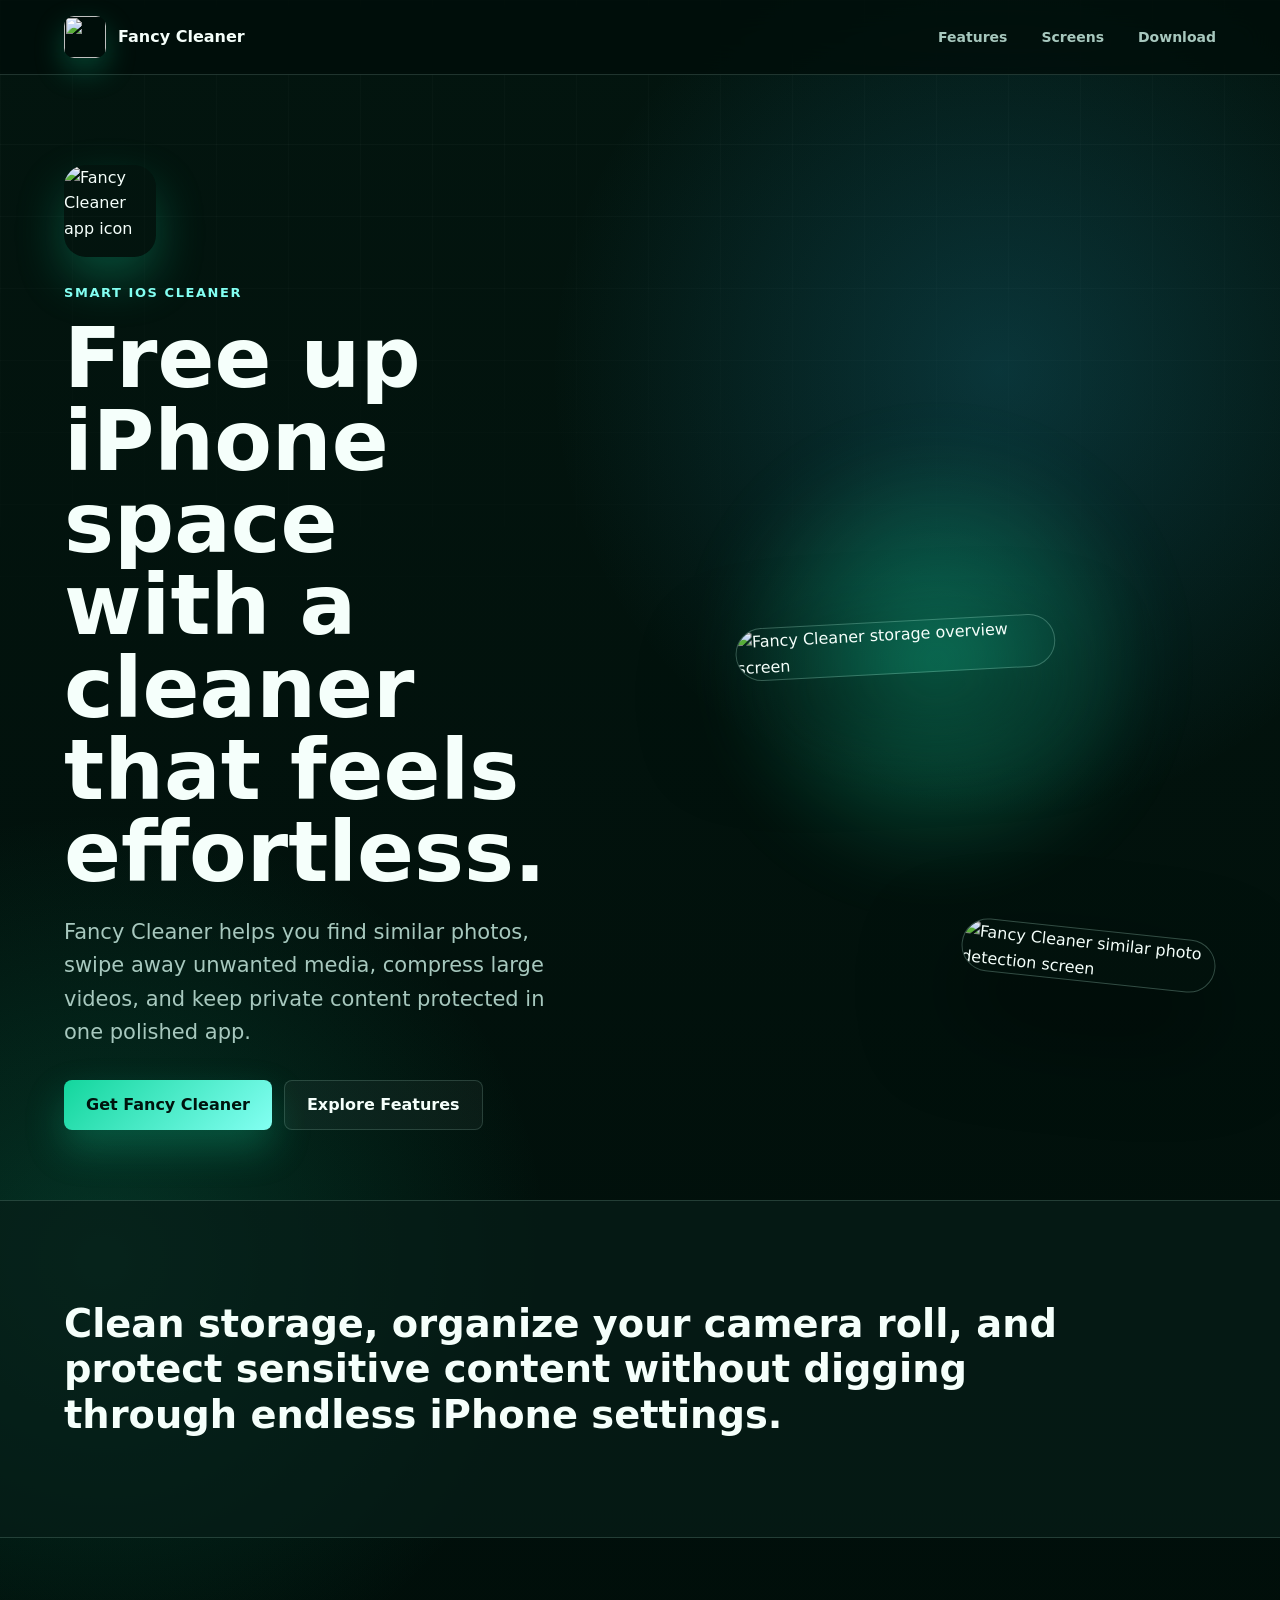
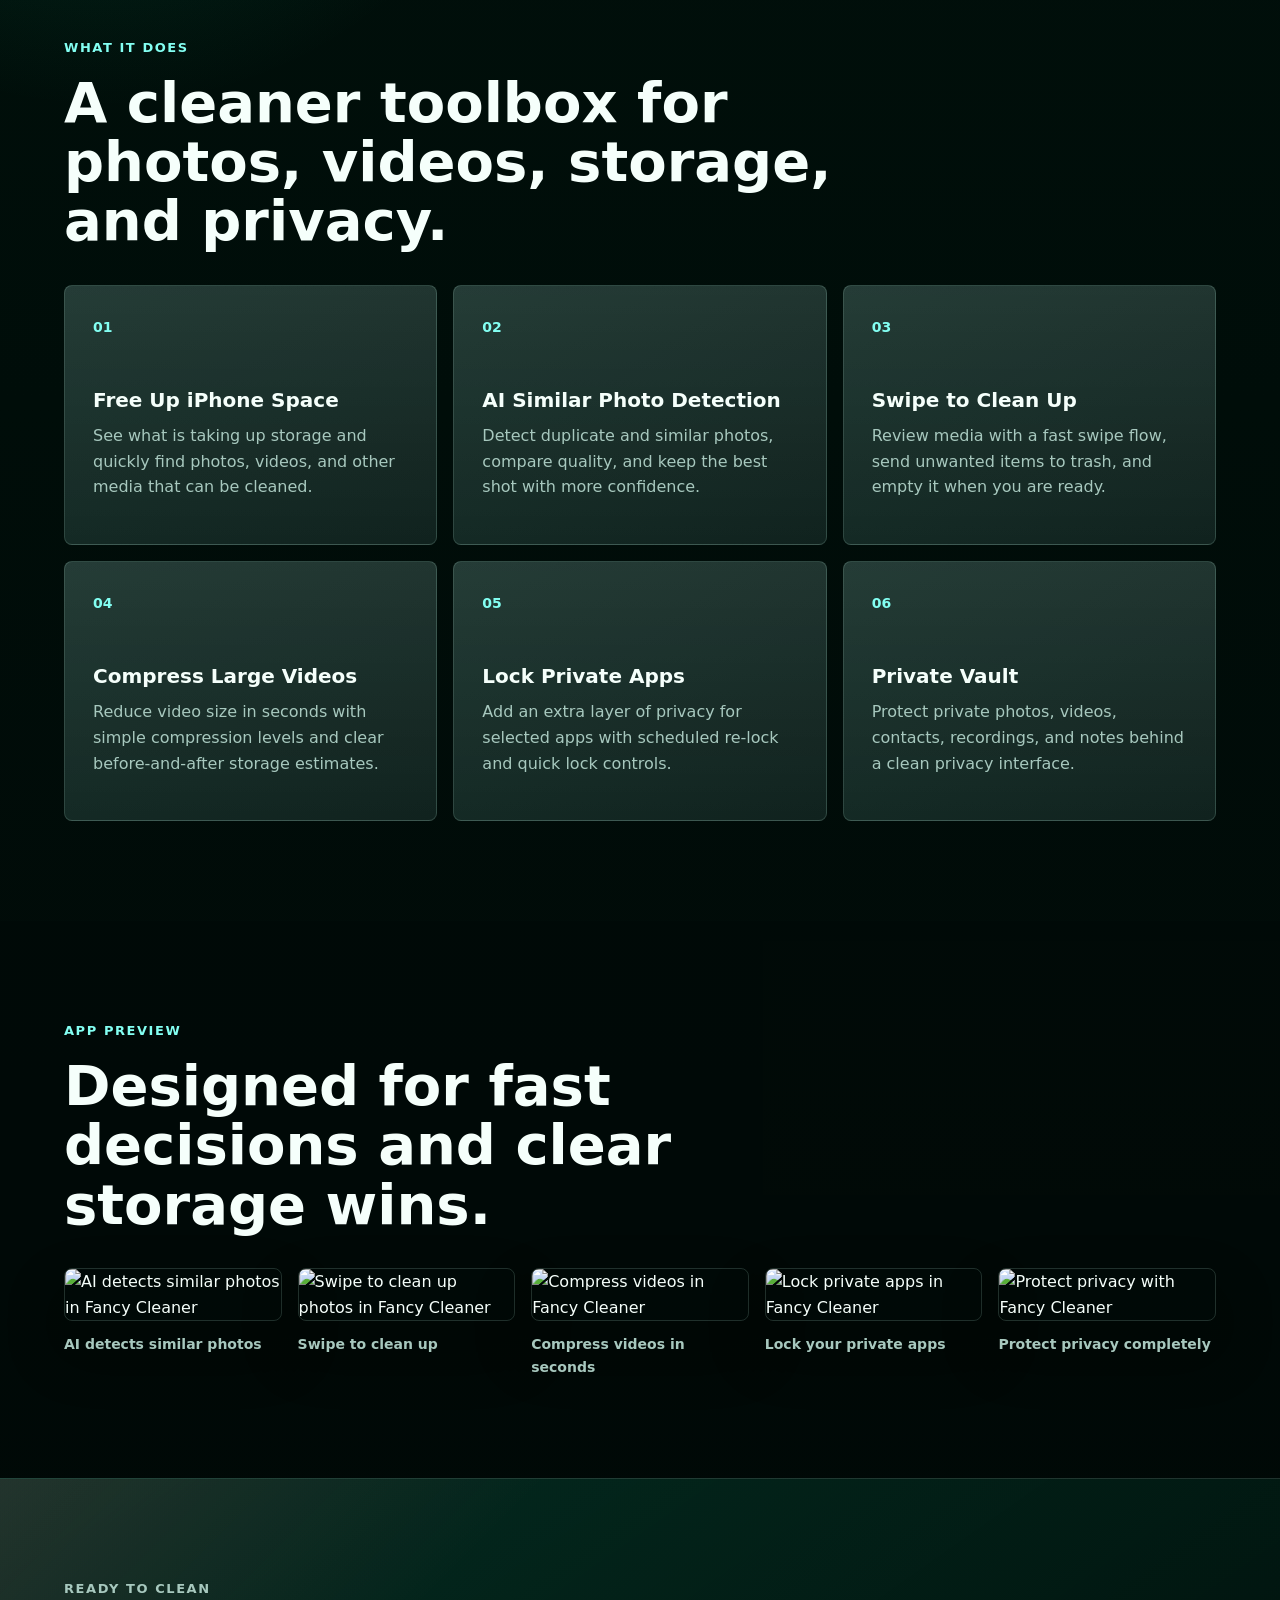
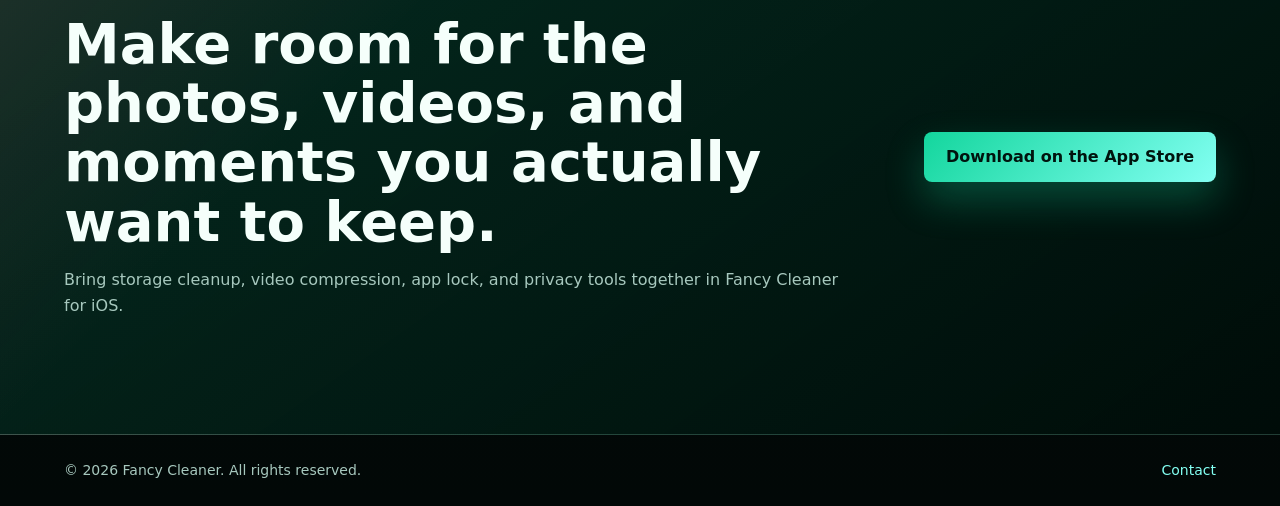
==== index.html @ 4bc4c825 "Add files via upload" ====
<!DOCTYPE html>
<html lang="en">
<head>
  <meta charset="UTF-8">
  <meta name="viewport" content="width=device-width, initial-scale=1.0">
  <meta name="description" content="Fancy Cleaner is an iOS cleaner app for freeing iPhone storage, finding similar photos, compressing videos, and protecting private content.">
  <title>Fancy Cleaner - Smart iPhone Cleaner</title>
  <link rel="stylesheet" href="styles.css">
</head>
<body>
  <header class="site-header">
    <a class="brand" href="#top" aria-label="Fancy Cleaner home">
      <img src="assets/fancyclean-icon.jpg" alt="" class="brand-icon">
      <span>Fancy Cleaner</span>
    </a>
    <nav class="nav-links" aria-label="Main navigation">
      <a href="#features">Features</a>
      <a href="#screens">Screens</a>
      <a href="#download">Download</a>
    </nav>
  </header>

  <main id="top">
    <section class="hero">
      <div class="hero-copy">
        <img src="assets/fancyclean-icon.jpg" alt="Fancy Cleaner app icon" class="app-icon">
        <p class="eyebrow">Smart iOS cleaner</p>
        <h1>Free up iPhone space with a cleaner that feels effortless.</h1>
        <p class="hero-text">
          Fancy Cleaner helps you find similar photos, swipe away unwanted media, compress large videos, and keep private content protected in one polished app.
        </p>
        <div class="hero-actions">
          <a class="button primary" href="#download">Get Fancy Cleaner</a>
          <a class="button secondary" href="#features">Explore Features</a>
        </div>
      </div>

      <div class="hero-gallery" aria-label="Fancy Cleaner app screenshots">
        <img src="assets/fancyclean-screen-1.jpg" alt="Fancy Cleaner storage overview screen" class="phone-shot main-shot">
        <img src="assets/fancyclean-screen-2.jpg" alt="Fancy Cleaner similar photo detection screen" class="phone-shot side-shot">
      </div>
    </section>

    <section class="intro">
      <p>
        Clean storage, organize your camera roll, and protect sensitive content without digging through endless iPhone settings.
      </p>
    </section>

    <section class="features" id="features">
      <div class="section-heading">
        <p class="eyebrow">What it does</p>
        <h2>A cleaner toolbox for photos, videos, storage, and privacy.</h2>
      </div>
      <div class="feature-grid">
        <article class="feature-card">
          <span class="feature-icon">01</span>
          <h3>Free Up iPhone Space</h3>
          <p>See what is taking up storage and quickly find photos, videos, and other media that can be cleaned.</p>
        </article>
        <article class="feature-card">
          <span class="feature-icon">02</span>
          <h3>AI Similar Photo Detection</h3>
          <p>Detect duplicate and similar photos, compare quality, and keep the best shot with more confidence.</p>
        </article>
        <article class="feature-card">
          <span class="feature-icon">03</span>
          <h3>Swipe to Clean Up</h3>
          <p>Review media with a fast swipe flow, send unwanted items to trash, and empty it when you are ready.</p>
        </article>
        <article class="feature-card">
          <span class="feature-icon">04</span>
          <h3>Compress Large Videos</h3>
          <p>Reduce video size in seconds with simple compression levels and clear before-and-after storage estimates.</p>
        </article>
        <article class="feature-card">
          <span class="feature-icon">05</span>
          <h3>Lock Private Apps</h3>
          <p>Add an extra layer of privacy for selected apps with scheduled re-lock and quick lock controls.</p>
        </article>
        <article class="feature-card">
          <span class="feature-icon">06</span>
          <h3>Private Vault</h3>
          <p>Protect private photos, videos, contacts, recordings, and notes behind a clean privacy interface.</p>
        </article>
      </div>
    </section>

    <section class="showcase" id="screens">
      <div class="section-heading">
        <p class="eyebrow">App preview</p>
        <h2>Designed for fast decisions and clear storage wins.</h2>
      </div>
      <div class="screen-grid">
        <figure>
          <img src="assets/fancyclean-screen-2.jpg" alt="AI detects similar photos in Fancy Cleaner">
          <figcaption>AI detects similar photos</figcaption>
        </figure>
        <figure>
          <img src="assets/fancyclean-screen-3.jpg" alt="Swipe to clean up photos in Fancy Cleaner">
          <figcaption>Swipe to clean up</figcaption>
        </figure>
        <figure>
          <img src="assets/fancyclean-screen-4.jpg" alt="Compress videos in Fancy Cleaner">
          <figcaption>Compress videos in seconds</figcaption>
        </figure>
        <figure>
          <img src="assets/fancyclean-screen-5.jpg" alt="Lock private apps in Fancy Cleaner">
          <figcaption>Lock your private apps</figcaption>
        </figure>
        <figure>
          <img src="assets/fancyclean-screen-6.jpg" alt="Protect privacy with Fancy Cleaner">
          <figcaption>Protect privacy completely</figcaption>
        </figure>
      </div>
    </section>

    <section class="download" id="download">
      <div>
        <p class="eyebrow">Ready to clean</p>
        <h2>Make room for the photos, videos, and moments you actually want to keep.</h2>
        <p>Bring storage cleanup, video compression, app lock, and privacy tools together in Fancy Cleaner for iOS.</p>
      </div>
      <a class="button primary" href="#" aria-label="Download Fancy Cleaner on the App Store">Download on the App Store</a>
    </section>
  </main>

  <footer class="site-footer">
    <span>&copy; <span id="year"></span> Fancy Cleaner. All rights reserved.</span>
    <a href="mailto:support@example.com">Contact</a>
  </footer>

  <script src="script.js"></script>
</body>
</html>
---- styles.css ----
:root {
  --bg: #03150f;
  --bg-deep: #000d09;
  --panel: #10221e;
  --panel-soft: #18312b;
  --text: #f5fffb;
  --muted: #a7c8be;
  --line: rgba(197, 255, 235, 0.16);
  --mint: #13d69d;
  --aqua: #83fff2;
  --cyan: #27bde8;
  --pink: #ff5b79;
  --shadow: rgba(19, 214, 157, 0.28);
}

* {
  box-sizing: border-box;
}

html {
  scroll-behavior: smooth;
}

body {
  margin: 0;
  background:
    radial-gradient(circle at 78% 10%, rgba(39, 189, 232, 0.2), transparent 28rem),
    radial-gradient(circle at 8% 34%, rgba(19, 214, 157, 0.18), transparent 28rem),
    linear-gradient(180deg, var(--bg), var(--bg-deep) 54%, #020807);
  color: var(--text);
  font-family: Inter, ui-sans-serif, system-ui, -apple-system, BlinkMacSystemFont, "Segoe UI", Arial, sans-serif;
  line-height: 1.6;
}

body::before {
  position: fixed;
  inset: 0;
  z-index: -1;
  content: "";
  background-image: linear-gradient(rgba(255, 255, 255, 0.035) 1px, transparent 1px), linear-gradient(90deg, rgba(255, 255, 255, 0.025) 1px, transparent 1px);
  background-size: 72px 72px;
  mask-image: linear-gradient(180deg, black, transparent 78%);
}

img {
  display: block;
  max-width: 100%;
}

a {
  color: inherit;
  text-decoration: none;
}

.site-header {
  position: sticky;
  top: 0;
  z-index: 10;
  display: flex;
  align-items: center;
  justify-content: space-between;
  gap: 24px;
  padding: 16px clamp(20px, 5vw, 76px);
  background: rgba(0, 13, 9, 0.78);
  border-bottom: 1px solid var(--line);
  backdrop-filter: blur(18px);
}

.brand {
  display: inline-flex;
  align-items: center;
  gap: 12px;
  font-weight: 850;
  letter-spacing: 0;
}

.brand-icon {
  width: 42px;
  height: 42px;
  border-radius: 10px;
  object-fit: cover;
  box-shadow: 0 12px 30px var(--shadow);
}

.nav-links {
  display: flex;
  align-items: center;
  gap: clamp(16px, 3vw, 34px);
  color: var(--muted);
  font-size: 14px;
  font-weight: 700;
}

.nav-links a:hover {
  color: var(--aqua);
}

.hero {
  display: grid;
  grid-template-columns: minmax(0, 0.95fr) minmax(320px, 1.05fr);
  align-items: center;
  gap: clamp(34px, 7vw, 92px);
  min-height: calc(100vh - 75px);
  padding: clamp(44px, 7vw, 92px) clamp(20px, 5vw, 76px) clamp(36px, 6vw, 70px);
  overflow: hidden;
}

.hero-copy {
  max-width: 690px;
}

.app-icon {
  width: 92px;
  height: 92px;
  margin-bottom: 26px;
  border-radius: 22px;
  object-fit: cover;
  box-shadow: 0 22px 48px var(--shadow);
}

.eyebrow {
  margin: 0 0 14px;
  color: var(--aqua);
  font-size: 13px;
  font-weight: 850;
  letter-spacing: 0.12em;
  text-transform: uppercase;
}

h1,
h2,
h3,
p {
  margin-top: 0;
}

h1 {
  margin-bottom: 22px;
  font-size: clamp(43px, 7vw, 84px);
  line-height: 0.98;
  letter-spacing: 0;
}

h2 {
  margin-bottom: 16px;
  font-size: clamp(30px, 4.4vw, 56px);
  line-height: 1.06;
  letter-spacing: 0;
}

h3 {
  margin-bottom: 10px;
  font-size: 20px;
  line-height: 1.25;
}

.hero-text {
  max-width: 590px;
  margin-bottom: 30px;
  color: var(--muted);
  font-size: clamp(17px, 2vw, 21px);
}

.hero-actions {
  display: flex;
  flex-wrap: wrap;
  gap: 12px;
}

.button {
  display: inline-flex;
  align-items: center;
  justify-content: center;
  min-height: 50px;
  padding: 0 22px;
  border-radius: 8px;
  font-weight: 850;
  transition: transform 180ms ease, border-color 180ms ease, background 180ms ease;
}

.button:hover {
  transform: translateY(-2px);
}

.button.primary {
  background: linear-gradient(135deg, var(--mint), var(--aqua));
  color: #00140e;
  box-shadow: 0 18px 38px var(--shadow);
}

.button.secondary {
  border: 1px solid var(--line);
  background: rgba(255, 255, 255, 0.04);
  color: var(--text);
}

.button.secondary:hover {
  border-color: rgba(131, 255, 242, 0.68);
}

.hero-gallery {
  position: relative;
  display: grid;
  min-height: min(760px, 76vh);
  place-items: center;
}

.hero-gallery::before {
  position: absolute;
  inset: 9% 12% 5%;
  content: "";
  border-radius: 50%;
  background: radial-gradient(circle, rgba(19, 214, 157, 0.45), transparent 62%);
  filter: blur(28px);
}

.phone-shot {
  position: relative;
  width: min(43vw, 320px);
  min-width: 230px;
  border: 1px solid rgba(197, 255, 235, 0.25);
  border-radius: 28px;
  object-fit: cover;
  box-shadow: 0 42px 95px rgba(0, 0, 0, 0.55);
}

.main-shot {
  transform: translateX(-13%) rotate(-3deg);
}

.side-shot {
  position: absolute;
  right: 0;
  bottom: 1%;
  width: min(34vw, 255px);
  min-width: 190px;
  transform: rotate(6deg);
}

.intro,
.features,
.showcase,
.download {
  padding: clamp(54px, 8vw, 100px) clamp(20px, 5vw, 76px);
}

.intro {
  border-top: 1px solid var(--line);
  border-bottom: 1px solid var(--line);
  background: rgba(8, 30, 24, 0.72);
}

.intro p {
  max-width: 1080px;
  margin: 0;
  font-size: clamp(24px, 3vw, 42px);
  line-height: 1.18;
  font-weight: 850;
}

.section-heading {
  max-width: 790px;
  margin-bottom: 34px;
}

.feature-grid {
  display: grid;
  grid-template-columns: repeat(3, minmax(0, 1fr));
  gap: 16px;
}

.feature-card {
  min-height: 255px;
  padding: 28px;
  border: 1px solid var(--line);
  border-radius: 8px;
  background:
    linear-gradient(180deg, rgba(255, 255, 255, 0.055), transparent),
    linear-gradient(145deg, var(--panel-soft), var(--panel));
}

.feature-icon {
  display: inline-flex;
  margin-bottom: 50px;
  color: var(--aqua);
  font-size: 14px;
  font-weight: 850;
}

.feature-card p,
.download p,
figcaption {
  color: var(--muted);
}

.showcase {
  background: rgba(0, 9, 7, 0.48);
}

.screen-grid {
  display: grid;
  grid-template-columns: repeat(5, minmax(0, 1fr));
  gap: 16px;
  align-items: start;
}

figure {
  margin: 0;
}

figure img {
  width: 100%;
  border: 1px solid var(--line);
  border-radius: 8px;
  box-shadow: 0 28px 58px rgba(0, 0, 0, 0.32);
}

figcaption {
  margin-top: 12px;
  font-size: 14px;
  font-weight: 750;
}

.download {
  display: flex;
  align-items: center;
  justify-content: space-between;
  gap: 28px;
  border-top: 1px solid var(--line);
  border-bottom: 1px solid var(--line);
  background:
    linear-gradient(135deg, rgba(255, 91, 121, 0.12), transparent 30%),
    linear-gradient(145deg, rgba(19, 214, 157, 0.18), rgba(0, 13, 9, 0.82));
}

.download div {
  max-width: 780px;
}

.site-footer {
  display: flex;
  align-items: center;
  justify-content: space-between;
  gap: 18px;
  padding: 24px clamp(20px, 5vw, 76px);
  color: var(--muted);
  font-size: 14px;
}

.site-footer a {
  color: var(--aqua);
}

@media (max-width: 1080px) {
  .screen-grid {
    grid-template-columns: repeat(3, minmax(0, 1fr));
  }
}

@media (max-width: 900px) {
  .hero,
  .feature-grid {
    grid-template-columns: 1fr;
  }

  .hero {
    min-height: auto;
  }

  .hero-copy {
    max-width: none;
  }

  .hero-gallery {
    min-height: 660px;
  }

  .phone-shot {
    width: min(58vw, 320px);
  }

  .side-shot {
    right: 8%;
    width: min(44vw, 250px);
  }

  .download {
    align-items: flex-start;
    flex-direction: column;
  }
}

@media (max-width: 640px) {
  .site-header {
    position: static;
    align-items: flex-start;
    flex-direction: column;
  }

  .nav-links {
    width: 100%;
    justify-content: space-between;
  }

  .hero {
    padding-top: 40px;
  }

  .app-icon {
    width: 76px;
    height: 76px;
  }

  .button {
    width: 100%;
  }

  .hero-gallery {
    min-height: 560px;
  }

  .main-shot {
    transform: translateX(-8%) rotate(-3deg);
  }

  .side-shot {
    right: 1%;
    bottom: 6%;
  }

  .screen-grid {
    grid-template-columns: 1fr 1fr;
  }

  .feature-card {
    min-height: auto;
  }

  .feature-icon {
    margin-bottom: 34px;
  }

  .site-footer {
    align-items: flex-start;
    flex-direction: column;
  }
}

@media (max-width: 430px) {
  .phone-shot {
    min-width: 205px;
  }

  .side-shot {
    min-width: 168px;
  }

  .screen-grid {
    grid-template-columns: 1fr;
  }
}
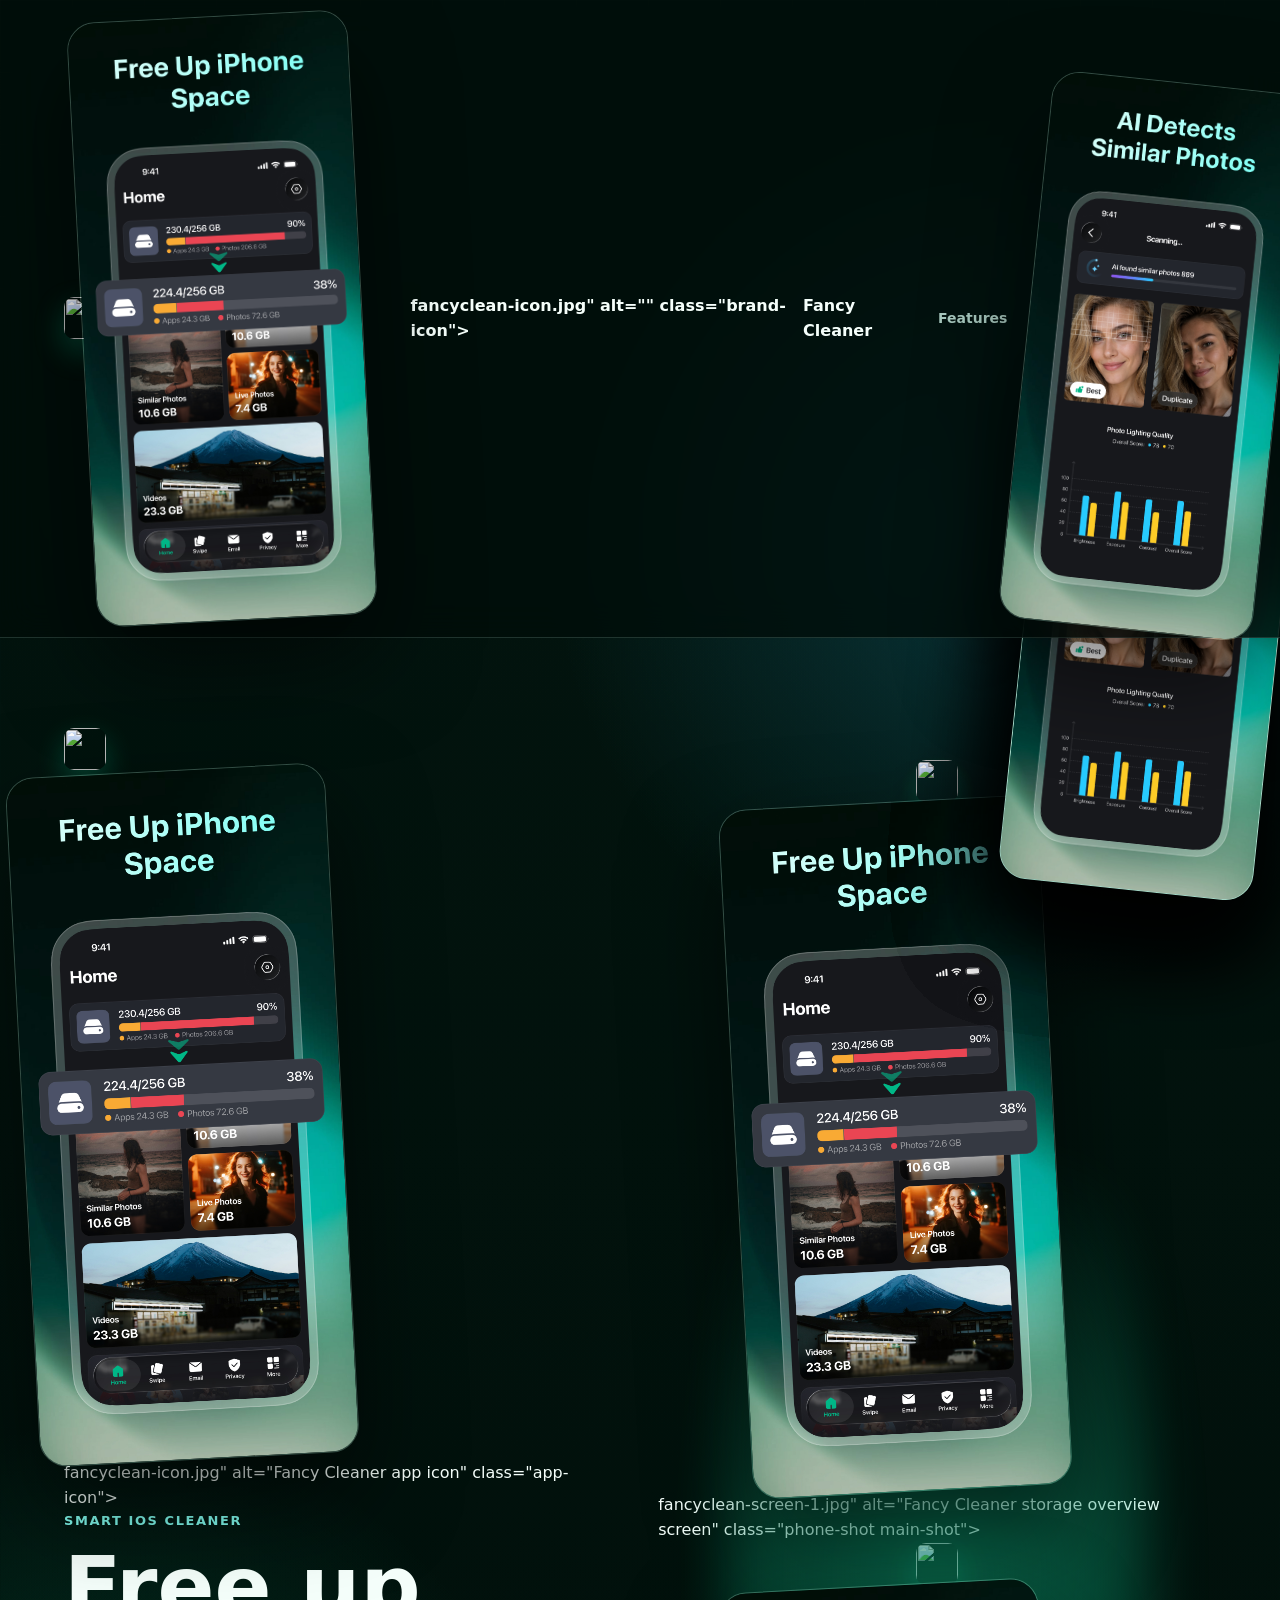
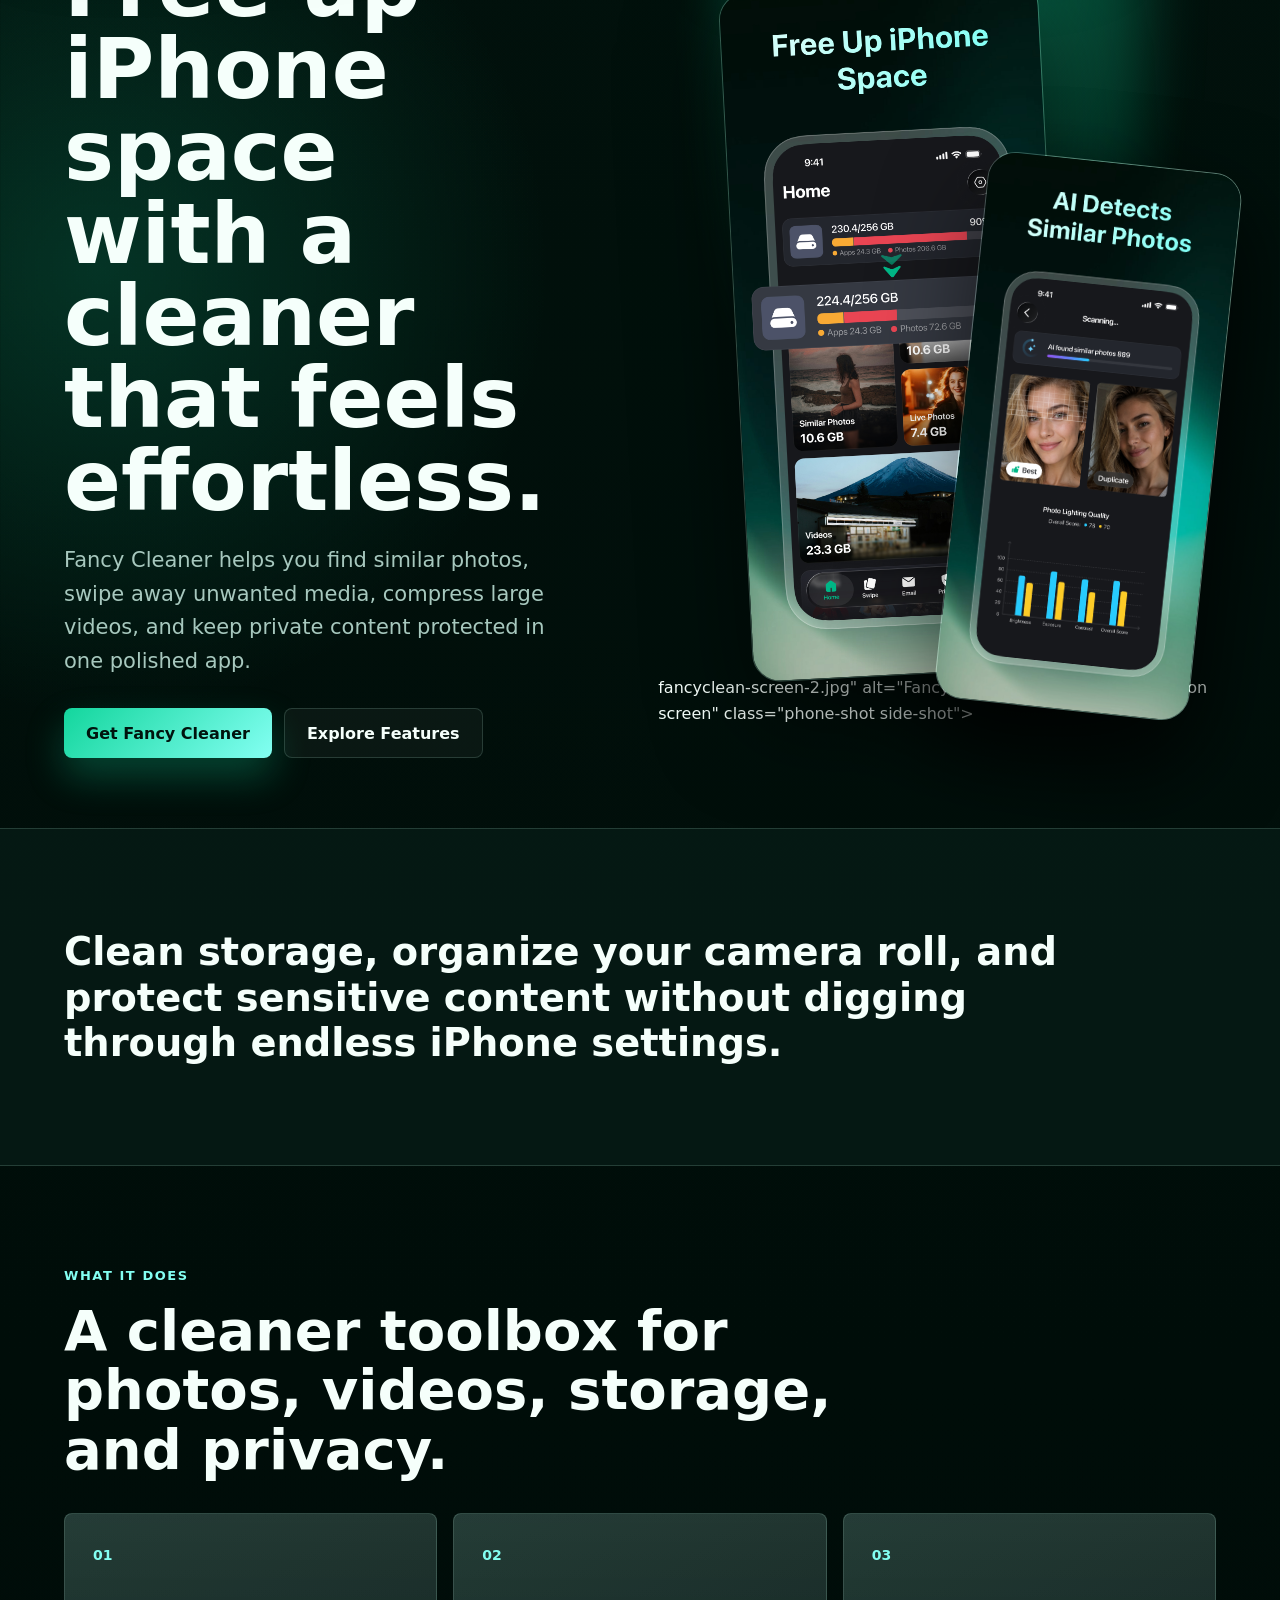
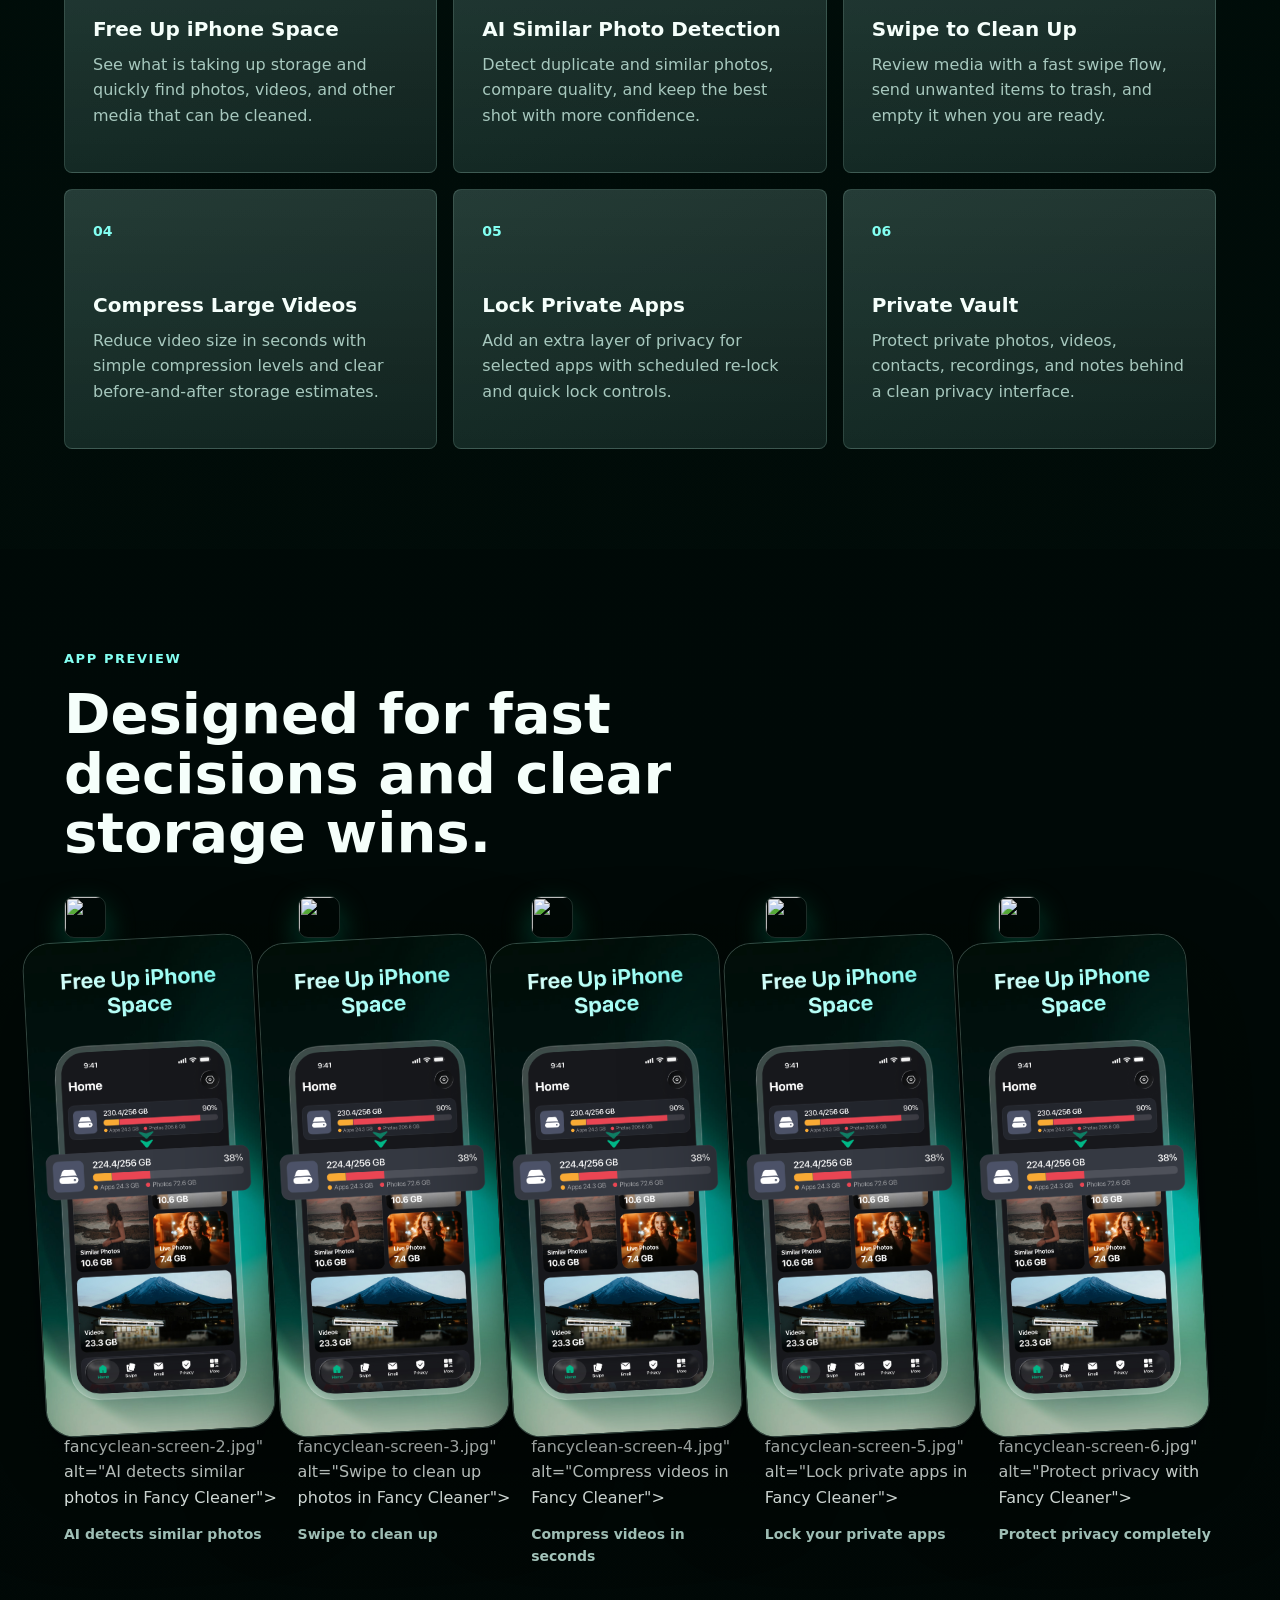
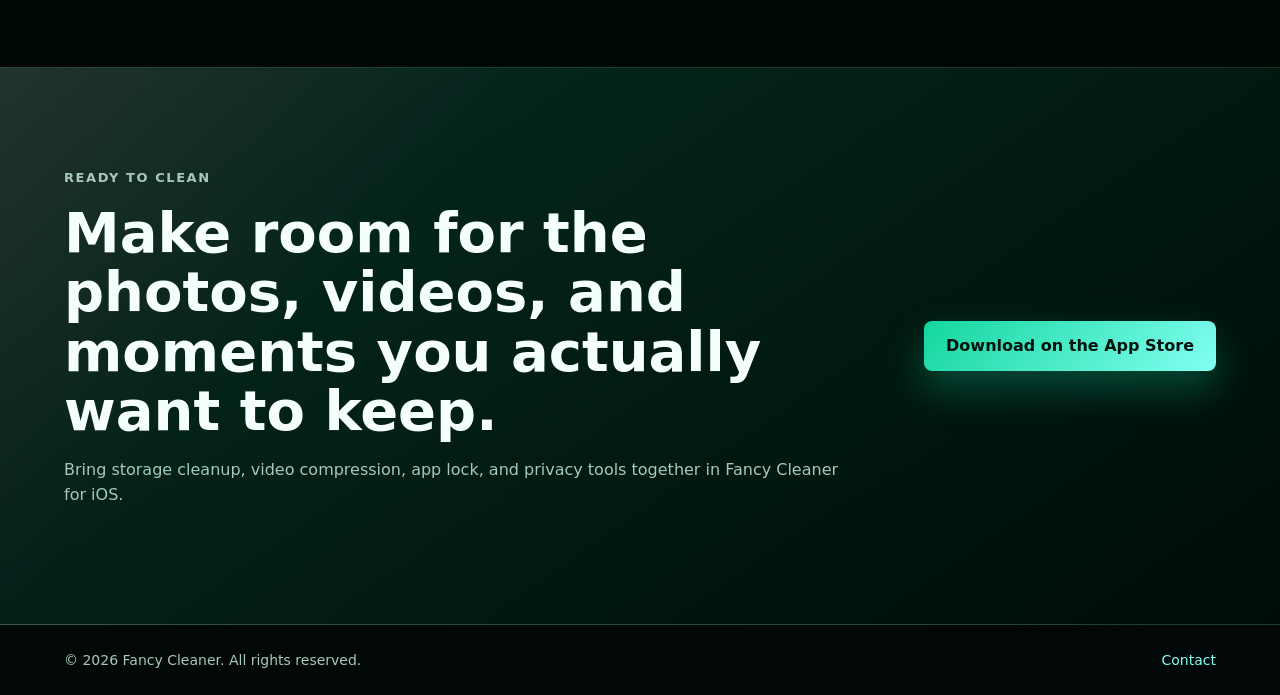
==== commit 3a506e32: "Update index.html" ====
--- a/index.html
+++ b/index.html
@@ -10,7 +10,7 @@
 <body>
   <header class="site-header">
     <a class="brand" href="#top" aria-label="Fancy Cleaner home">
-      <img src="assets/fancyclean-icon.jpg" alt="" class="brand-icon">
+      <img src="<img src="fancyclean-icon.jpg" alt="" class="brand-icon"> <img src="fancyclean-screen-1.jpg" alt="Fancy Cleaner storage overview screen" class="phone-shot main-shot"> <img src="fancyclean-screen-2.jpg" alt="Fancy Cleaner similar photo detection screen" class="phone-shot side-shot">fancyclean-icon.jpg" alt="" class="brand-icon">
       <span>Fancy Cleaner</span>
     </a>
     <nav class="nav-links" aria-label="Main navigation">
@@ -23,7 +23,7 @@
   <main id="top">
     <section class="hero">
       <div class="hero-copy">
-        <img src="assets/fancyclean-icon.jpg" alt="Fancy Cleaner app icon" class="app-icon">
+        <img src="<img src="fancyclean-icon.jpg" alt="" class="brand-icon"> <img src="fancyclean-screen-1.jpg" alt="Fancy Cleaner storage overview screen" class="phone-shot main-shot"> <img src="fancyclean-screen-2.jpg" alt="Fancy Cleaner similar photo detection screen" class="phone-shot side-shot">fancyclean-icon.jpg" alt="Fancy Cleaner app icon" class="app-icon">
         <p class="eyebrow">Smart iOS cleaner</p>
         <h1>Free up iPhone space with a cleaner that feels effortless.</h1>
         <p class="hero-text">
@@ -36,8 +36,8 @@
       </div>
 
       <div class="hero-gallery" aria-label="Fancy Cleaner app screenshots">
-        <img src="assets/fancyclean-screen-1.jpg" alt="Fancy Cleaner storage overview screen" class="phone-shot main-shot">
-        <img src="assets/fancyclean-screen-2.jpg" alt="Fancy Cleaner similar photo detection screen" class="phone-shot side-shot">
+        <img src="<img src="fancyclean-icon.jpg" alt="" class="brand-icon"> <img src="fancyclean-screen-1.jpg" alt="Fancy Cleaner storage overview screen" class="phone-shot main-shot"> <img src="fancyclean-screen-2.jpg" alt="Fancy Cleaner similar photo detection screen" class="phone-shot side-shot">fancyclean-screen-1.jpg" alt="Fancy Cleaner storage overview screen" class="phone-shot main-shot">
+        <img src="<img src="fancyclean-icon.jpg" alt="" class="brand-icon"> <img src="fancyclean-screen-1.jpg" alt="Fancy Cleaner storage overview screen" class="phone-shot main-shot"> <img src="fancyclean-screen-2.jpg" alt="Fancy Cleaner similar photo detection screen" class="phone-shot side-shot">fancyclean-screen-2.jpg" alt="Fancy Cleaner similar photo detection screen" class="phone-shot side-shot">
       </div>
     </section>
 
@@ -93,23 +93,23 @@
       </div>
       <div class="screen-grid">
         <figure>
-          <img src="assets/fancyclean-screen-2.jpg" alt="AI detects similar photos in Fancy Cleaner">
+          <img src="<img src="fancyclean-icon.jpg" alt="" class="brand-icon"> <img src="fancyclean-screen-1.jpg" alt="Fancy Cleaner storage overview screen" class="phone-shot main-shot"> <img src="fancyclean-screen-2.jpg" alt="Fancy Cleaner similar photo detection screen" class="phone-shot side-shot">fancyclean-screen-2.jpg" alt="AI detects similar photos in Fancy Cleaner">
           <figcaption>AI detects similar photos</figcaption>
         </figure>
         <figure>
-          <img src="assets/fancyclean-screen-3.jpg" alt="Swipe to clean up photos in Fancy Cleaner">
+          <img src="<img src="fancyclean-icon.jpg" alt="" class="brand-icon"> <img src="fancyclean-screen-1.jpg" alt="Fancy Cleaner storage overview screen" class="phone-shot main-shot"> <img src="fancyclean-screen-2.jpg" alt="Fancy Cleaner similar photo detection screen" class="phone-shot side-shot">fancyclean-screen-3.jpg" alt="Swipe to clean up photos in Fancy Cleaner">
           <figcaption>Swipe to clean up</figcaption>
         </figure>
         <figure>
-          <img src="assets/fancyclean-screen-4.jpg" alt="Compress videos in Fancy Cleaner">
+          <img src="<img src="fancyclean-icon.jpg" alt="" class="brand-icon"> <img src="fancyclean-screen-1.jpg" alt="Fancy Cleaner storage overview screen" class="phone-shot main-shot"> <img src="fancyclean-screen-2.jpg" alt="Fancy Cleaner similar photo detection screen" class="phone-shot side-shot">fancyclean-screen-4.jpg" alt="Compress videos in Fancy Cleaner">
           <figcaption>Compress videos in seconds</figcaption>
         </figure>
         <figure>
-          <img src="assets/fancyclean-screen-5.jpg" alt="Lock private apps in Fancy Cleaner">
+          <img src="<img src="fancyclean-icon.jpg" alt="" class="brand-icon"> <img src="fancyclean-screen-1.jpg" alt="Fancy Cleaner storage overview screen" class="phone-shot main-shot"> <img src="fancyclean-screen-2.jpg" alt="Fancy Cleaner similar photo detection screen" class="phone-shot side-shot">fancyclean-screen-5.jpg" alt="Lock private apps in Fancy Cleaner">
           <figcaption>Lock your private apps</figcaption>
         </figure>
         <figure>
-          <img src="assets/fancyclean-screen-6.jpg" alt="Protect privacy with Fancy Cleaner">
+          <img src="<img src="fancyclean-icon.jpg" alt="" class="brand-icon"> <img src="fancyclean-screen-1.jpg" alt="Fancy Cleaner storage overview screen" class="phone-shot main-shot"> <img src="fancyclean-screen-2.jpg" alt="Fancy Cleaner similar photo detection screen" class="phone-shot side-shot">fancyclean-screen-6.jpg" alt="Protect privacy with Fancy Cleaner">
           <figcaption>Protect privacy completely</figcaption>
         </figure>
       </div>
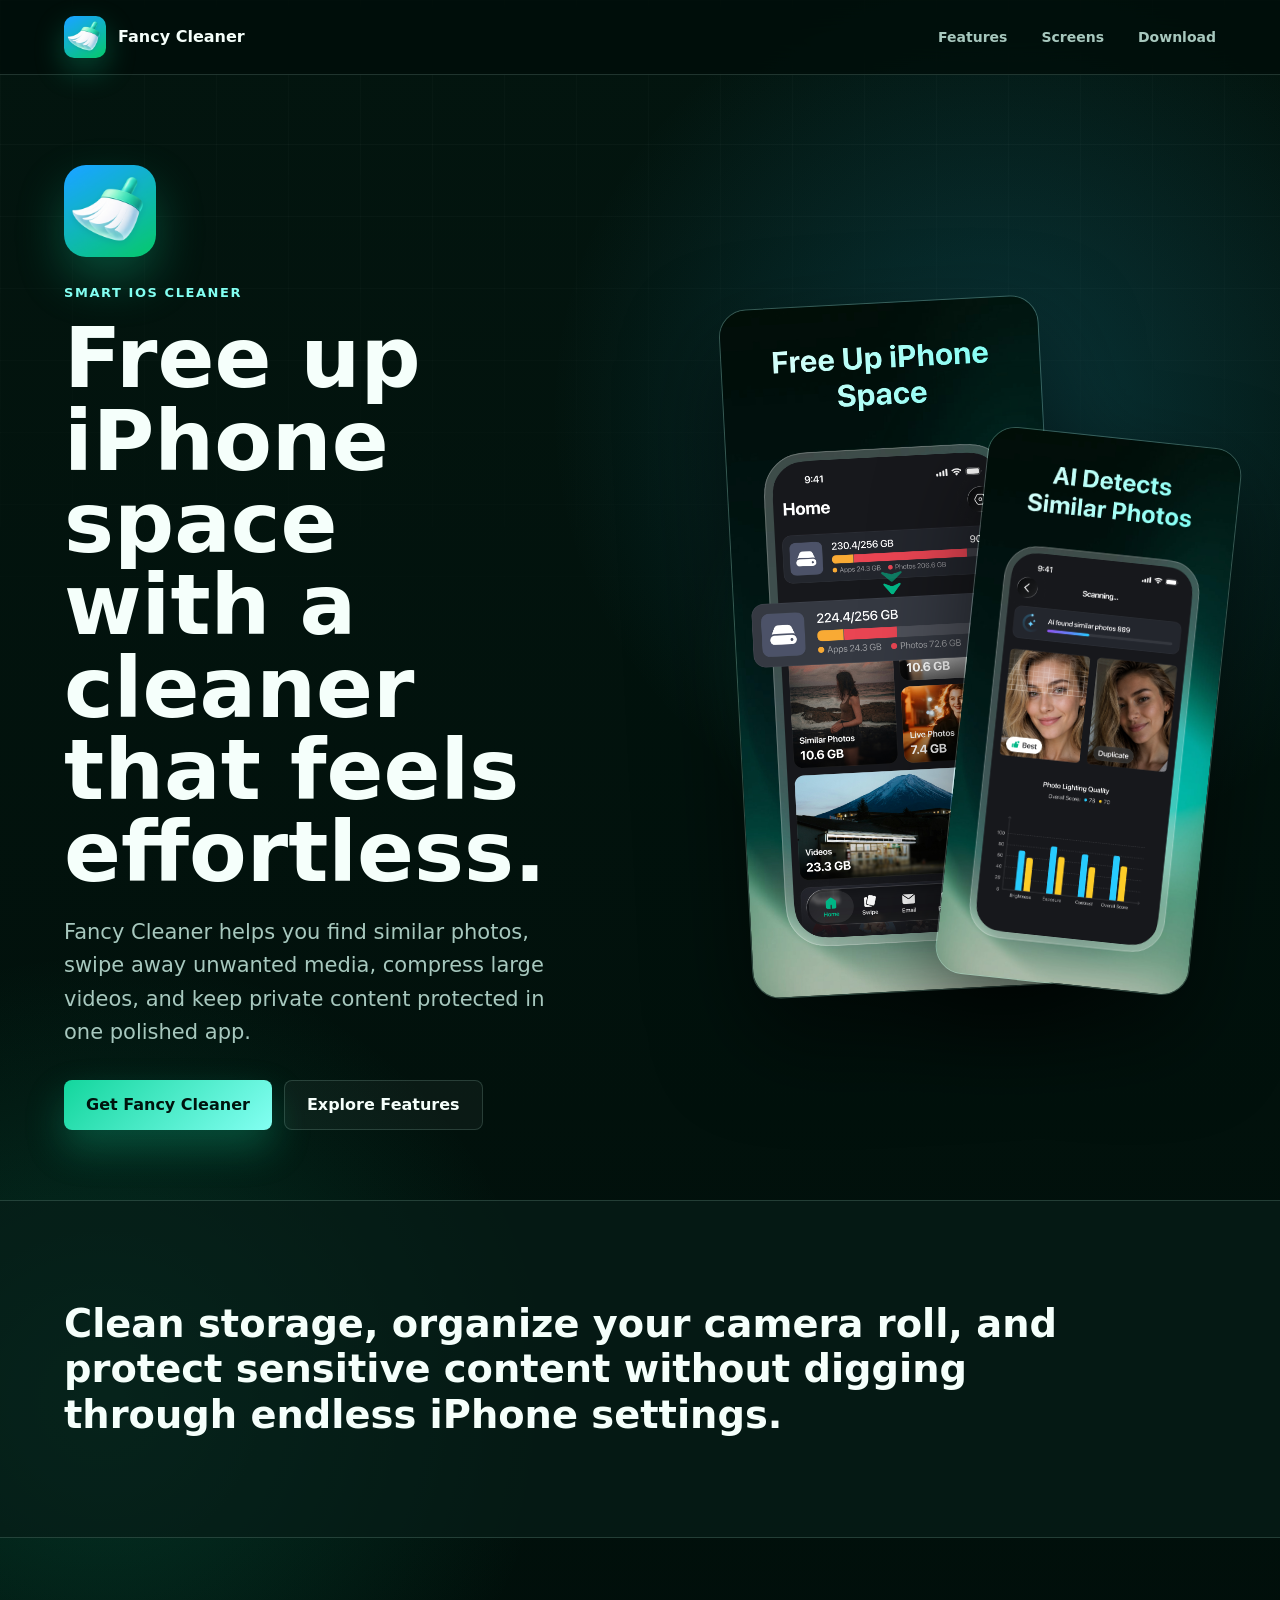
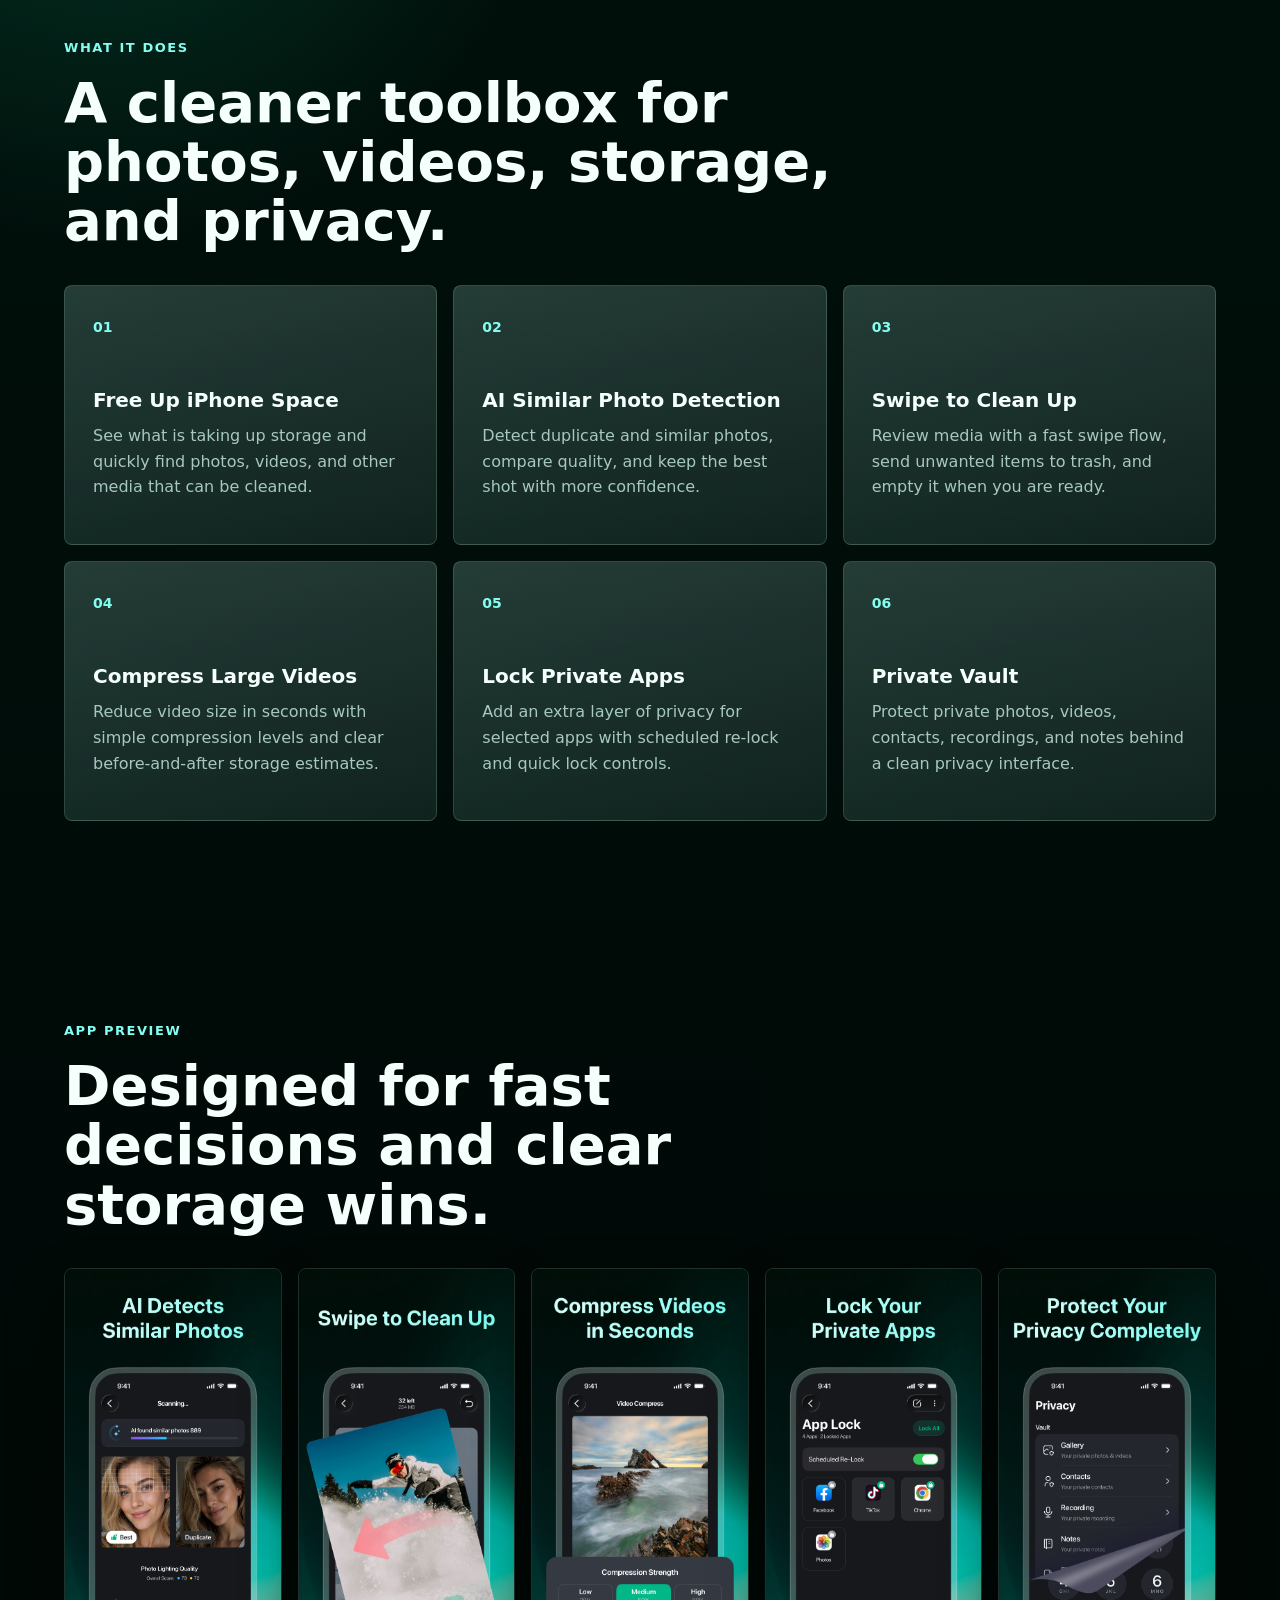
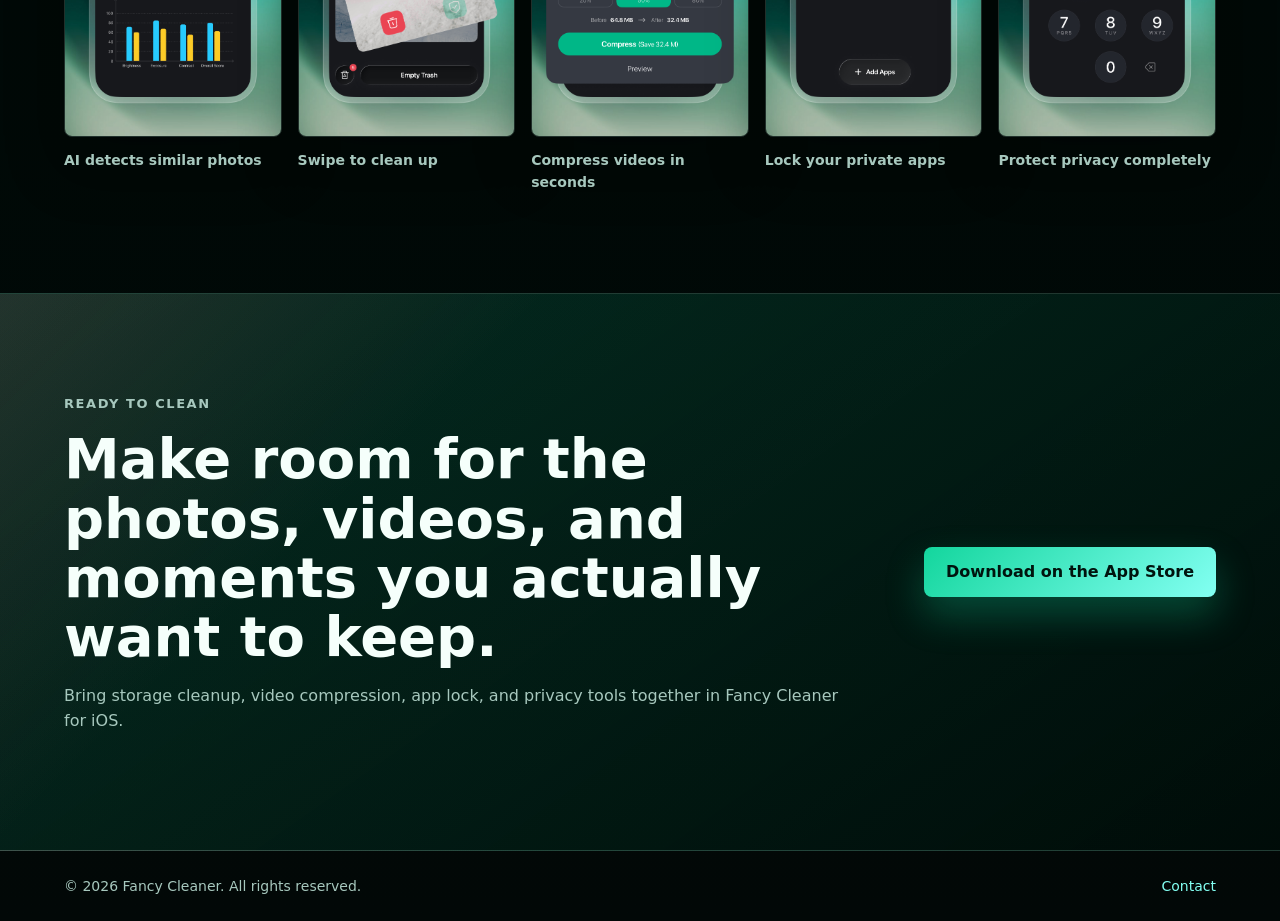
==== commit 038b8c53: "Update index.html" ====
--- a/index.html
+++ b/index.html
@@ -10,7 +10,7 @@
 <body>
   <header class="site-header">
     <a class="brand" href="#top" aria-label="Fancy Cleaner home">
-      <img src="<img src="fancyclean-icon.jpg" alt="" class="brand-icon"> <img src="fancyclean-screen-1.jpg" alt="Fancy Cleaner storage overview screen" class="phone-shot main-shot"> <img src="fancyclean-screen-2.jpg" alt="Fancy Cleaner similar photo detection screen" class="phone-shot side-shot">fancyclean-icon.jpg" alt="" class="brand-icon">
+      <img src="fancyclean-icon.jpg" alt="" class="brand-icon">
       <span>Fancy Cleaner</span>
     </a>
     <nav class="nav-links" aria-label="Main navigation">
@@ -23,7 +23,7 @@
   <main id="top">
     <section class="hero">
       <div class="hero-copy">
-        <img src="<img src="fancyclean-icon.jpg" alt="" class="brand-icon"> <img src="fancyclean-screen-1.jpg" alt="Fancy Cleaner storage overview screen" class="phone-shot main-shot"> <img src="fancyclean-screen-2.jpg" alt="Fancy Cleaner similar photo detection screen" class="phone-shot side-shot">fancyclean-icon.jpg" alt="Fancy Cleaner app icon" class="app-icon">
+        <img src="fancyclean-icon.jpg" alt="Fancy Cleaner app icon" class="app-icon">
         <p class="eyebrow">Smart iOS cleaner</p>
         <h1>Free up iPhone space with a cleaner that feels effortless.</h1>
         <p class="hero-text">
@@ -36,15 +36,13 @@
       </div>
 
       <div class="hero-gallery" aria-label="Fancy Cleaner app screenshots">
-        <img src="<img src="fancyclean-icon.jpg" alt="" class="brand-icon"> <img src="fancyclean-screen-1.jpg" alt="Fancy Cleaner storage overview screen" class="phone-shot main-shot"> <img src="fancyclean-screen-2.jpg" alt="Fancy Cleaner similar photo detection screen" class="phone-shot side-shot">fancyclean-screen-1.jpg" alt="Fancy Cleaner storage overview screen" class="phone-shot main-shot">
-        <img src="<img src="fancyclean-icon.jpg" alt="" class="brand-icon"> <img src="fancyclean-screen-1.jpg" alt="Fancy Cleaner storage overview screen" class="phone-shot main-shot"> <img src="fancyclean-screen-2.jpg" alt="Fancy Cleaner similar photo detection screen" class="phone-shot side-shot">fancyclean-screen-2.jpg" alt="Fancy Cleaner similar photo detection screen" class="phone-shot side-shot">
+        <img src="fancyclean-screen-1.jpg" alt="Fancy Cleaner storage overview screen" class="phone-shot main-shot">
+        <img src="fancyclean-screen-2.jpg" alt="Fancy Cleaner similar photo detection screen" class="phone-shot side-shot">
       </div>
     </section>
 
     <section class="intro">
-      <p>
-        Clean storage, organize your camera roll, and protect sensitive content without digging through endless iPhone settings.
-      </p>
+      <p>Clean storage, organize your camera roll, and protect sensitive content without digging through endless iPhone settings.</p>
     </section>
 
     <section class="features" id="features">
@@ -53,36 +51,12 @@
         <h2>A cleaner toolbox for photos, videos, storage, and privacy.</h2>
       </div>
       <div class="feature-grid">
-        <article class="feature-card">
-          <span class="feature-icon">01</span>
-          <h3>Free Up iPhone Space</h3>
-          <p>See what is taking up storage and quickly find photos, videos, and other media that can be cleaned.</p>
-        </article>
-        <article class="feature-card">
-          <span class="feature-icon">02</span>
-          <h3>AI Similar Photo Detection</h3>
-          <p>Detect duplicate and similar photos, compare quality, and keep the best shot with more confidence.</p>
-        </article>
-        <article class="feature-card">
-          <span class="feature-icon">03</span>
-          <h3>Swipe to Clean Up</h3>
-          <p>Review media with a fast swipe flow, send unwanted items to trash, and empty it when you are ready.</p>
-        </article>
-        <article class="feature-card">
-          <span class="feature-icon">04</span>
-          <h3>Compress Large Videos</h3>
-          <p>Reduce video size in seconds with simple compression levels and clear before-and-after storage estimates.</p>
-        </article>
-        <article class="feature-card">
-          <span class="feature-icon">05</span>
-          <h3>Lock Private Apps</h3>
-          <p>Add an extra layer of privacy for selected apps with scheduled re-lock and quick lock controls.</p>
-        </article>
-        <article class="feature-card">
-          <span class="feature-icon">06</span>
-          <h3>Private Vault</h3>
-          <p>Protect private photos, videos, contacts, recordings, and notes behind a clean privacy interface.</p>
-        </article>
+        <article class="feature-card"><span class="feature-icon">01</span><h3>Free Up iPhone Space</h3><p>See what is taking up storage and quickly find photos, videos, and other media that can be cleaned.</p></article>
+        <article class="feature-card"><span class="feature-icon">02</span><h3>AI Similar Photo Detection</h3><p>Detect duplicate and similar photos, compare quality, and keep the best shot with more confidence.</p></article>
+        <article class="feature-card"><span class="feature-icon">03</span><h3>Swipe to Clean Up</h3><p>Review media with a fast swipe flow, send unwanted items to trash, and empty it when you are ready.</p></article>
+        <article class="feature-card"><span class="feature-icon">04</span><h3>Compress Large Videos</h3><p>Reduce video size in seconds with simple compression levels and clear before-and-after storage estimates.</p></article>
+        <article class="feature-card"><span class="feature-icon">05</span><h3>Lock Private Apps</h3><p>Add an extra layer of privacy for selected apps with scheduled re-lock and quick lock controls.</p></article>
+        <article class="feature-card"><span class="feature-icon">06</span><h3>Private Vault</h3><p>Protect private photos, videos, contacts, recordings, and notes behind a clean privacy interface.</p></article>
       </div>
     </section>
 
@@ -92,26 +66,11 @@
         <h2>Designed for fast decisions and clear storage wins.</h2>
       </div>
       <div class="screen-grid">
-        <figure>
-          <img src="<img src="fancyclean-icon.jpg" alt="" class="brand-icon"> <img src="fancyclean-screen-1.jpg" alt="Fancy Cleaner storage overview screen" class="phone-shot main-shot"> <img src="fancyclean-screen-2.jpg" alt="Fancy Cleaner similar photo detection screen" class="phone-shot side-shot">fancyclean-screen-2.jpg" alt="AI detects similar photos in Fancy Cleaner">
-          <figcaption>AI detects similar photos</figcaption>
-        </figure>
-        <figure>
-          <img src="<img src="fancyclean-icon.jpg" alt="" class="brand-icon"> <img src="fancyclean-screen-1.jpg" alt="Fancy Cleaner storage overview screen" class="phone-shot main-shot"> <img src="fancyclean-screen-2.jpg" alt="Fancy Cleaner similar photo detection screen" class="phone-shot side-shot">fancyclean-screen-3.jpg" alt="Swipe to clean up photos in Fancy Cleaner">
-          <figcaption>Swipe to clean up</figcaption>
-        </figure>
-        <figure>
-          <img src="<img src="fancyclean-icon.jpg" alt="" class="brand-icon"> <img src="fancyclean-screen-1.jpg" alt="Fancy Cleaner storage overview screen" class="phone-shot main-shot"> <img src="fancyclean-screen-2.jpg" alt="Fancy Cleaner similar photo detection screen" class="phone-shot side-shot">fancyclean-screen-4.jpg" alt="Compress videos in Fancy Cleaner">
-          <figcaption>Compress videos in seconds</figcaption>
-        </figure>
-        <figure>
-          <img src="<img src="fancyclean-icon.jpg" alt="" class="brand-icon"> <img src="fancyclean-screen-1.jpg" alt="Fancy Cleaner storage overview screen" class="phone-shot main-shot"> <img src="fancyclean-screen-2.jpg" alt="Fancy Cleaner similar photo detection screen" class="phone-shot side-shot">fancyclean-screen-5.jpg" alt="Lock private apps in Fancy Cleaner">
-          <figcaption>Lock your private apps</figcaption>
-        </figure>
-        <figure>
-          <img src="<img src="fancyclean-icon.jpg" alt="" class="brand-icon"> <img src="fancyclean-screen-1.jpg" alt="Fancy Cleaner storage overview screen" class="phone-shot main-shot"> <img src="fancyclean-screen-2.jpg" alt="Fancy Cleaner similar photo detection screen" class="phone-shot side-shot">fancyclean-screen-6.jpg" alt="Protect privacy with Fancy Cleaner">
-          <figcaption>Protect privacy completely</figcaption>
-        </figure>
+        <figure><img src="fancyclean-screen-2.jpg" alt="AI detects similar photos in Fancy Cleaner"><figcaption>AI detects similar photos</figcaption></figure>
+        <figure><img src="fancyclean-screen-3.jpg" alt="Swipe to clean up photos in Fancy Cleaner"><figcaption>Swipe to clean up</figcaption></figure>
+        <figure><img src="fancyclean-screen-4.jpg" alt="Compress videos in Fancy Cleaner"><figcaption>Compress videos in seconds</figcaption></figure>
+        <figure><img src="fancyclean-screen-5.jpg" alt="Lock private apps in Fancy Cleaner"><figcaption>Lock your private apps</figcaption></figure>
+        <figure><img src="fancyclean-screen-6.jpg" alt="Protect privacy with Fancy Cleaner"><figcaption>Protect privacy completely</figcaption></figure>
       </div>
     </section>
 
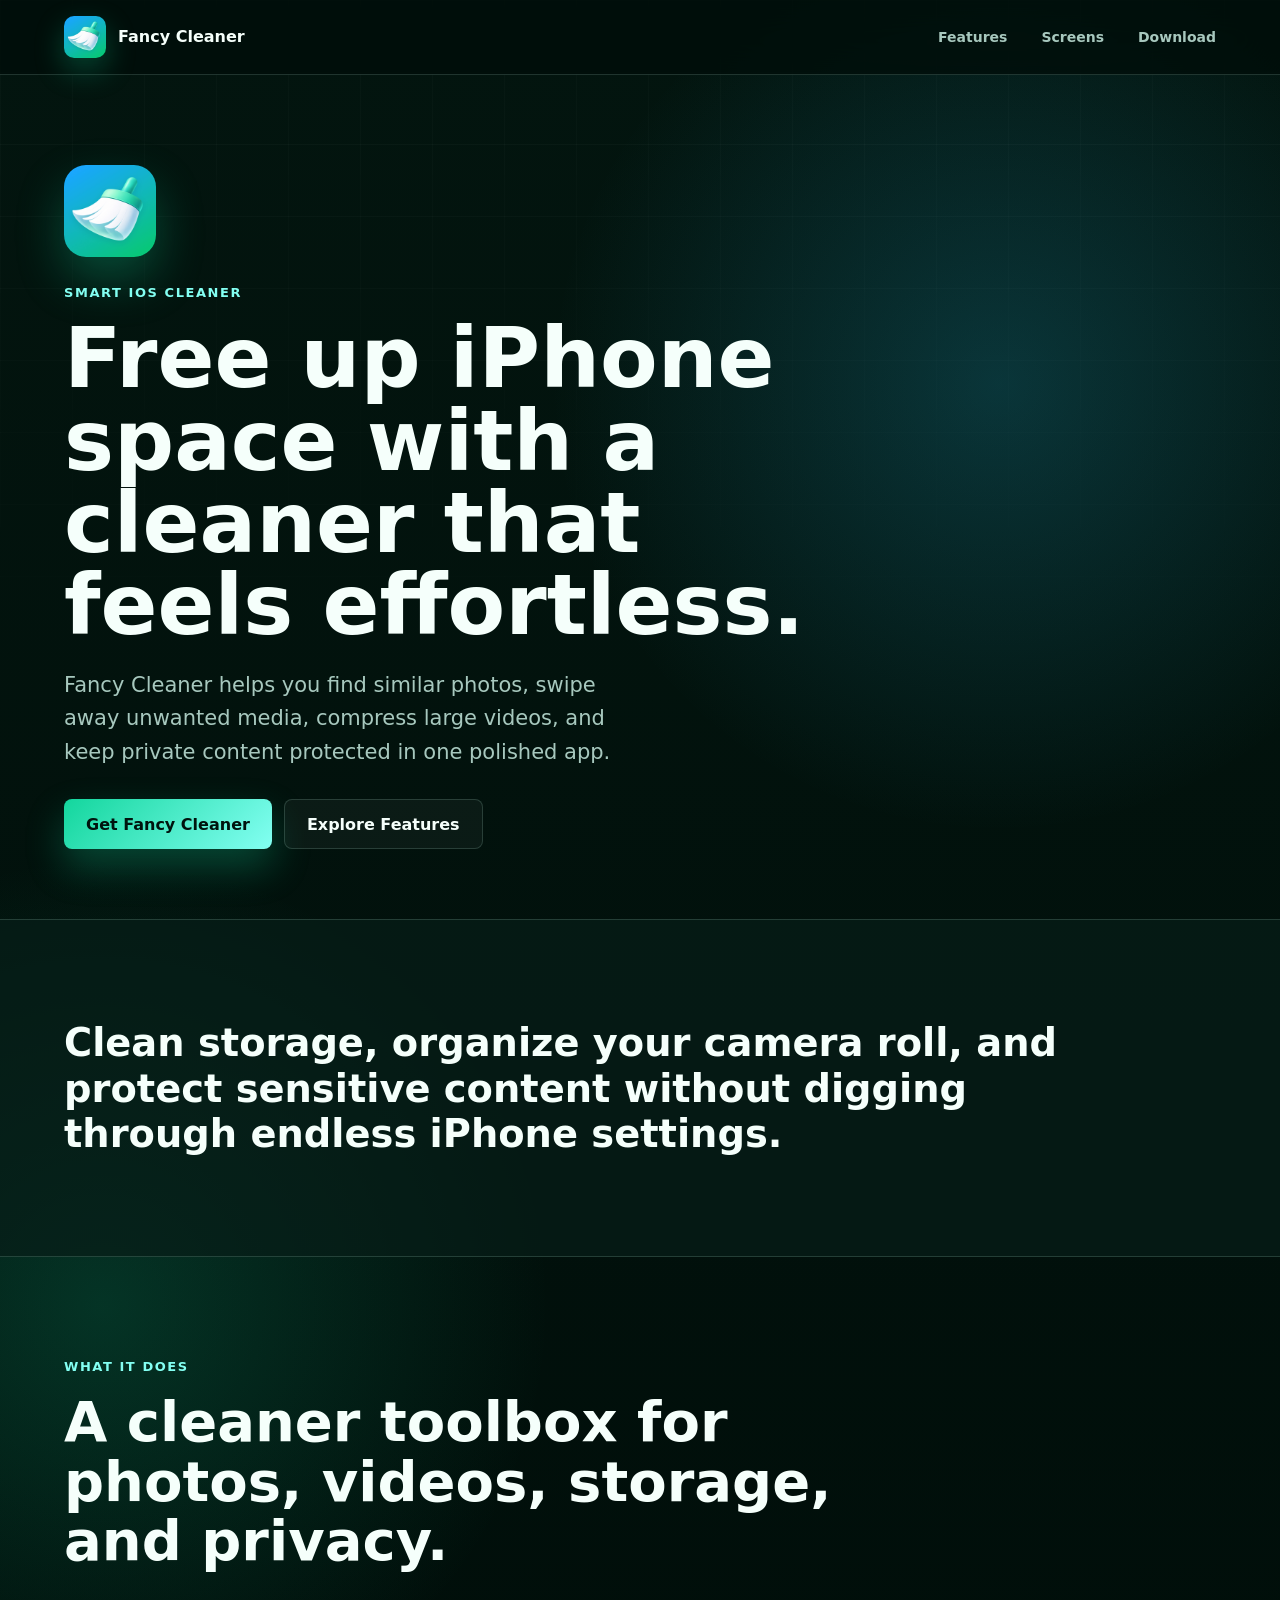
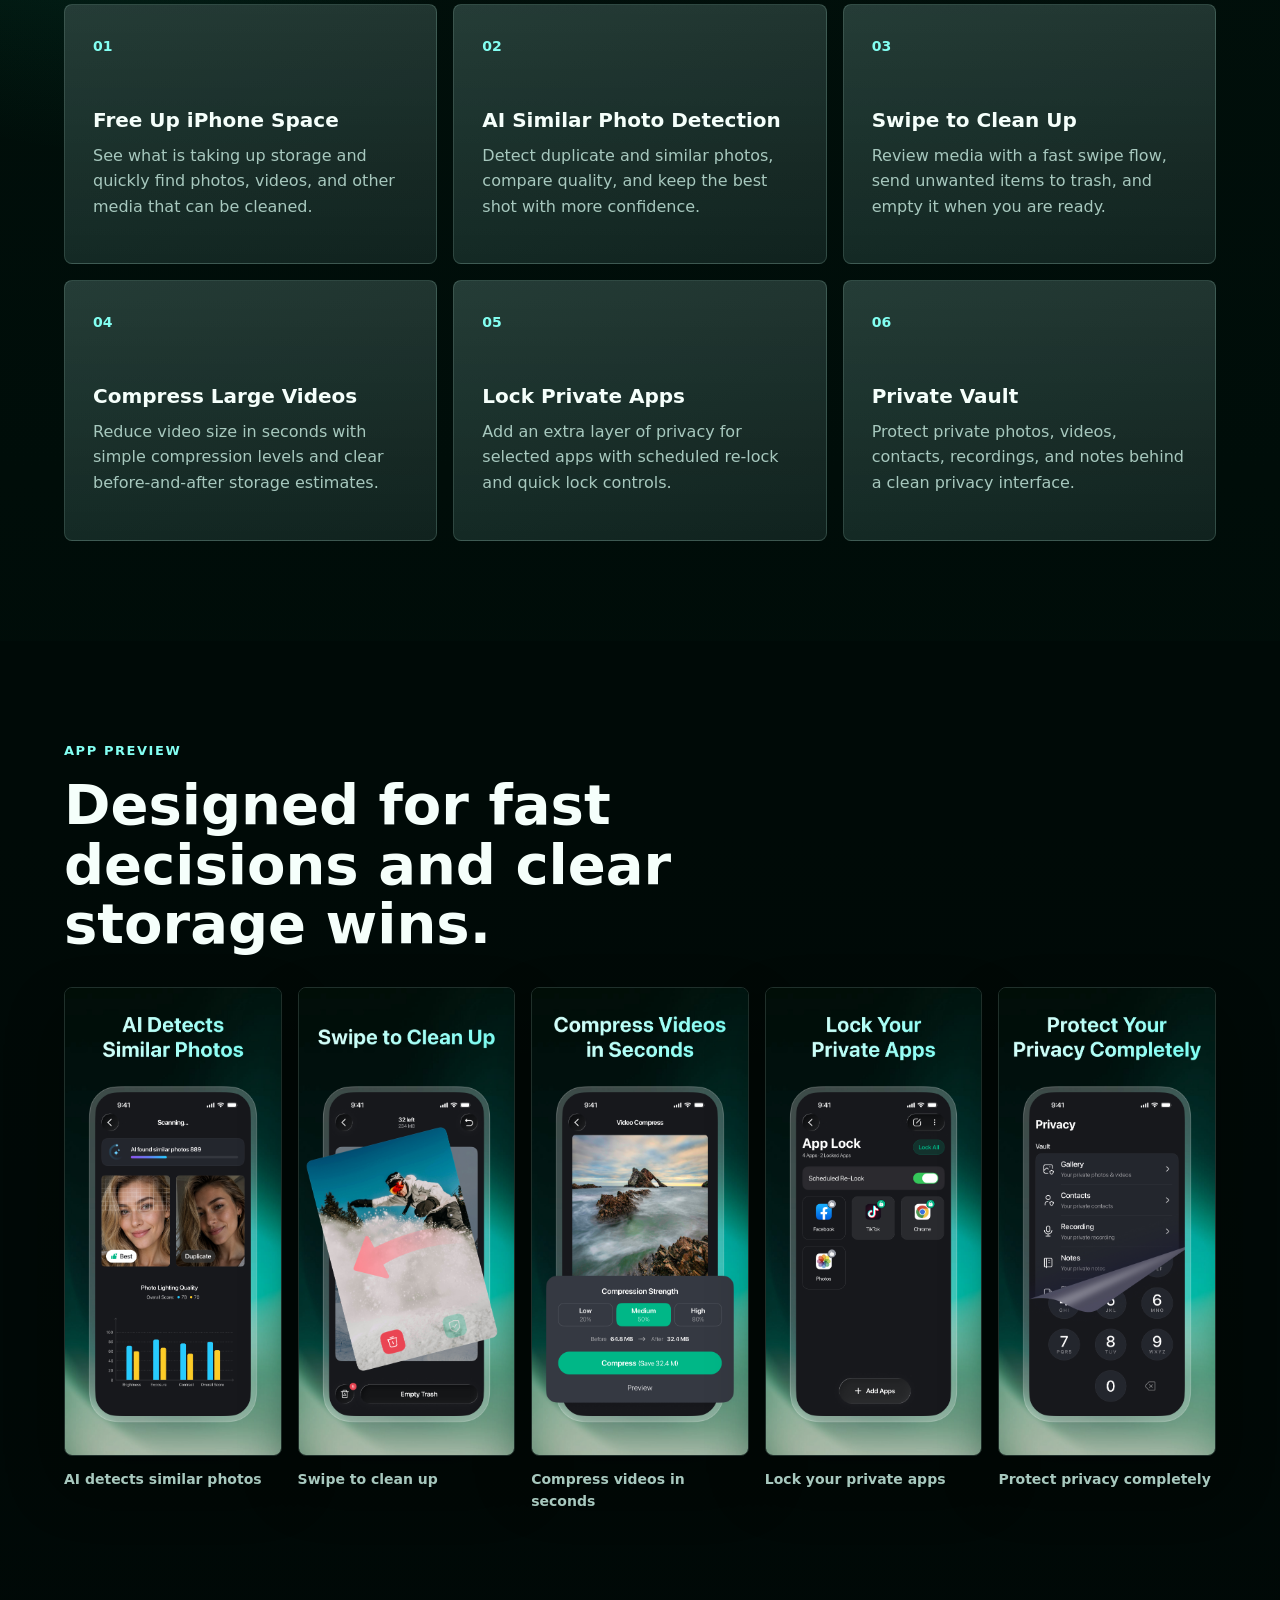
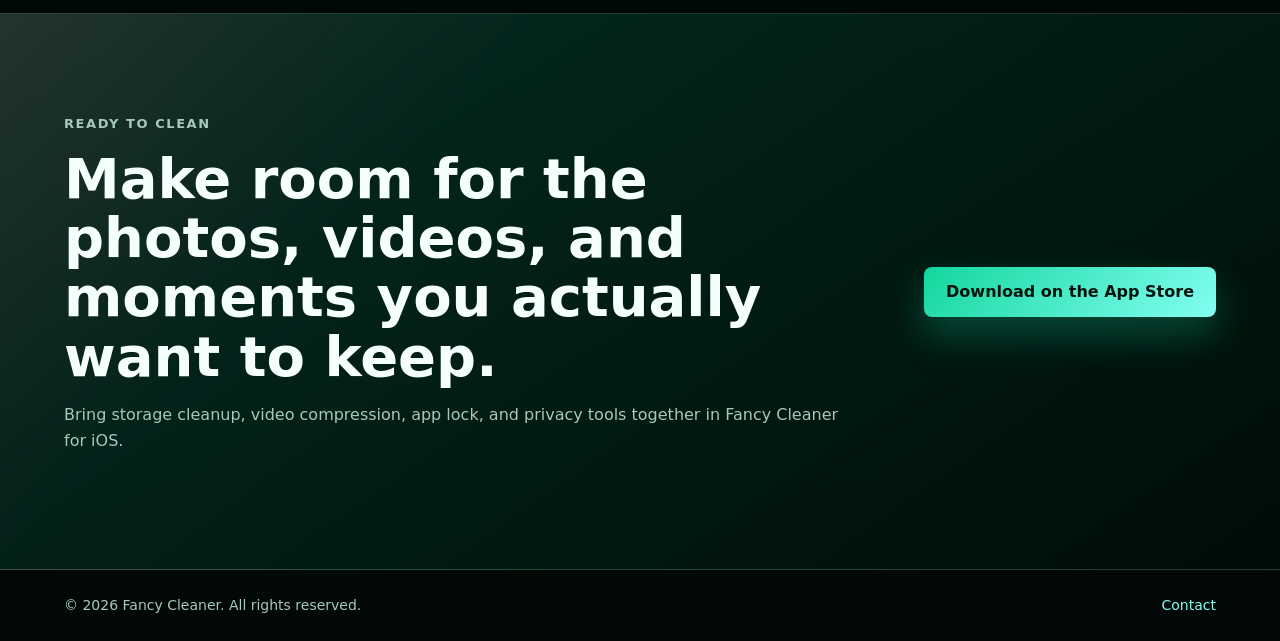
==== commit 7653a62d: "Update index.html" ====
--- a/index.html
+++ b/index.html
@@ -6,6 +6,16 @@
   <meta name="description" content="Fancy Cleaner is an iOS cleaner app for freeing iPhone storage, finding similar photos, compressing videos, and protecting private content.">
   <title>Fancy Cleaner - Smart iPhone Cleaner</title>
   <link rel="stylesheet" href="styles.css">
+  <style>
+    .hero {
+      grid-template-columns: minmax(0, 760px);
+      justify-content: start;
+    }
+
+    .hero-copy {
+      max-width: 760px;
+    }
+  </style>
 </head>
 <body>
   <header class="site-header">
@@ -34,15 +44,12 @@
           <a class="button secondary" href="#features">Explore Features</a>
         </div>
       </div>
-
-      <div class="hero-gallery" aria-label="Fancy Cleaner app screenshots">
-        <img src="fancyclean-screen-1.jpg" alt="Fancy Cleaner storage overview screen" class="phone-shot main-shot">
-        <img src="fancyclean-screen-2.jpg" alt="Fancy Cleaner similar photo detection screen" class="phone-shot side-shot">
-      </div>
     </section>
 
     <section class="intro">
-      <p>Clean storage, organize your camera roll, and protect sensitive content without digging through endless iPhone settings.</p>
+      <p>
+        Clean storage, organize your camera roll, and protect sensitive content without digging through endless iPhone settings.
+      </p>
     </section>
 
     <section class="features" id="features">
@@ -51,12 +58,36 @@
         <h2>A cleaner toolbox for photos, videos, storage, and privacy.</h2>
       </div>
       <div class="feature-grid">
-        <article class="feature-card"><span class="feature-icon">01</span><h3>Free Up iPhone Space</h3><p>See what is taking up storage and quickly find photos, videos, and other media that can be cleaned.</p></article>
-        <article class="feature-card"><span class="feature-icon">02</span><h3>AI Similar Photo Detection</h3><p>Detect duplicate and similar photos, compare quality, and keep the best shot with more confidence.</p></article>
-        <article class="feature-card"><span class="feature-icon">03</span><h3>Swipe to Clean Up</h3><p>Review media with a fast swipe flow, send unwanted items to trash, and empty it when you are ready.</p></article>
-        <article class="feature-card"><span class="feature-icon">04</span><h3>Compress Large Videos</h3><p>Reduce video size in seconds with simple compression levels and clear before-and-after storage estimates.</p></article>
-        <article class="feature-card"><span class="feature-icon">05</span><h3>Lock Private Apps</h3><p>Add an extra layer of privacy for selected apps with scheduled re-lock and quick lock controls.</p></article>
-        <article class="feature-card"><span class="feature-icon">06</span><h3>Private Vault</h3><p>Protect private photos, videos, contacts, recordings, and notes behind a clean privacy interface.</p></article>
+        <article class="feature-card">
+          <span class="feature-icon">01</span>
+          <h3>Free Up iPhone Space</h3>
+          <p>See what is taking up storage and quickly find photos, videos, and other media that can be cleaned.</p>
+        </article>
+        <article class="feature-card">
+          <span class="feature-icon">02</span>
+          <h3>AI Similar Photo Detection</h3>
+          <p>Detect duplicate and similar photos, compare quality, and keep the best shot with more confidence.</p>
+        </article>
+        <article class="feature-card">
+          <span class="feature-icon">03</span>
+          <h3>Swipe to Clean Up</h3>
+          <p>Review media with a fast swipe flow, send unwanted items to trash, and empty it when you are ready.</p>
+        </article>
+        <article class="feature-card">
+          <span class="feature-icon">04</span>
+          <h3>Compress Large Videos</h3>
+          <p>Reduce video size in seconds with simple compression levels and clear before-and-after storage estimates.</p>
+        </article>
+        <article class="feature-card">
+          <span class="feature-icon">05</span>
+          <h3>Lock Private Apps</h3>
+          <p>Add an extra layer of privacy for selected apps with scheduled re-lock and quick lock controls.</p>
+        </article>
+        <article class="feature-card">
+          <span class="feature-icon">06</span>
+          <h3>Private Vault</h3>
+          <p>Protect private photos, videos, contacts, recordings, and notes behind a clean privacy interface.</p>
+        </article>
       </div>
     </section>
 
@@ -66,11 +97,26 @@
         <h2>Designed for fast decisions and clear storage wins.</h2>
       </div>
       <div class="screen-grid">
-        <figure><img src="fancyclean-screen-2.jpg" alt="AI detects similar photos in Fancy Cleaner"><figcaption>AI detects similar photos</figcaption></figure>
-        <figure><img src="fancyclean-screen-3.jpg" alt="Swipe to clean up photos in Fancy Cleaner"><figcaption>Swipe to clean up</figcaption></figure>
-        <figure><img src="fancyclean-screen-4.jpg" alt="Compress videos in Fancy Cleaner"><figcaption>Compress videos in seconds</figcaption></figure>
-        <figure><img src="fancyclean-screen-5.jpg" alt="Lock private apps in Fancy Cleaner"><figcaption>Lock your private apps</figcaption></figure>
-        <figure><img src="fancyclean-screen-6.jpg" alt="Protect privacy with Fancy Cleaner"><figcaption>Protect privacy completely</figcaption></figure>
+        <figure>
+          <img src="fancyclean-screen-2.jpg" alt="AI detects similar photos in Fancy Cleaner">
+          <figcaption>AI detects similar photos</figcaption>
+        </figure>
+        <figure>
+          <img src="fancyclean-screen-3.jpg" alt="Swipe to clean up photos in Fancy Cleaner">
+          <figcaption>Swipe to clean up</figcaption>
+        </figure>
+        <figure>
+          <img src="fancyclean-screen-4.jpg" alt="Compress videos in Fancy Cleaner">
+          <figcaption>Compress videos in seconds</figcaption>
+        </figure>
+        <figure>
+          <img src="fancyclean-screen-5.jpg" alt="Lock private apps in Fancy Cleaner">
+          <figcaption>Lock your private apps</figcaption>
+        </figure>
+        <figure>
+          <img src="fancyclean-screen-6.jpg" alt="Protect privacy with Fancy Cleaner">
+          <figcaption>Protect privacy completely</figcaption>
+        </figure>
       </div>
     </section>
 
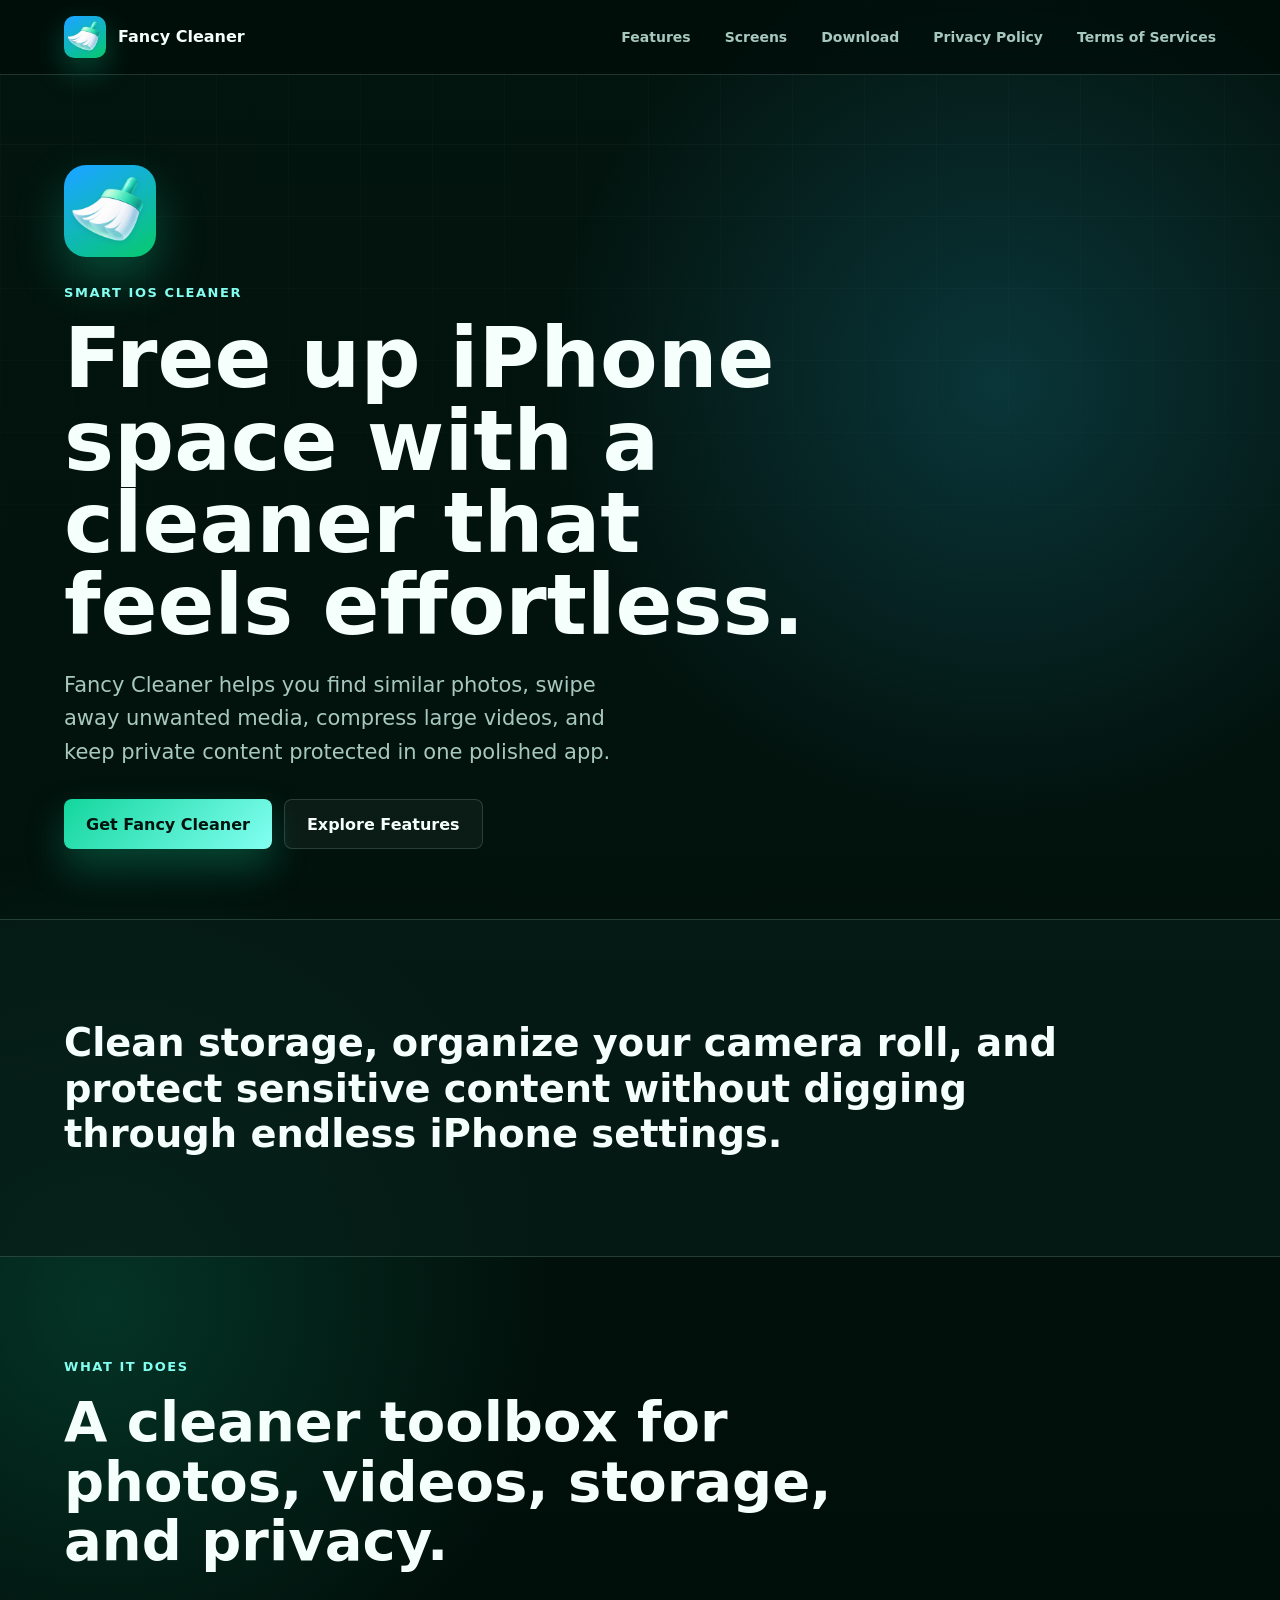
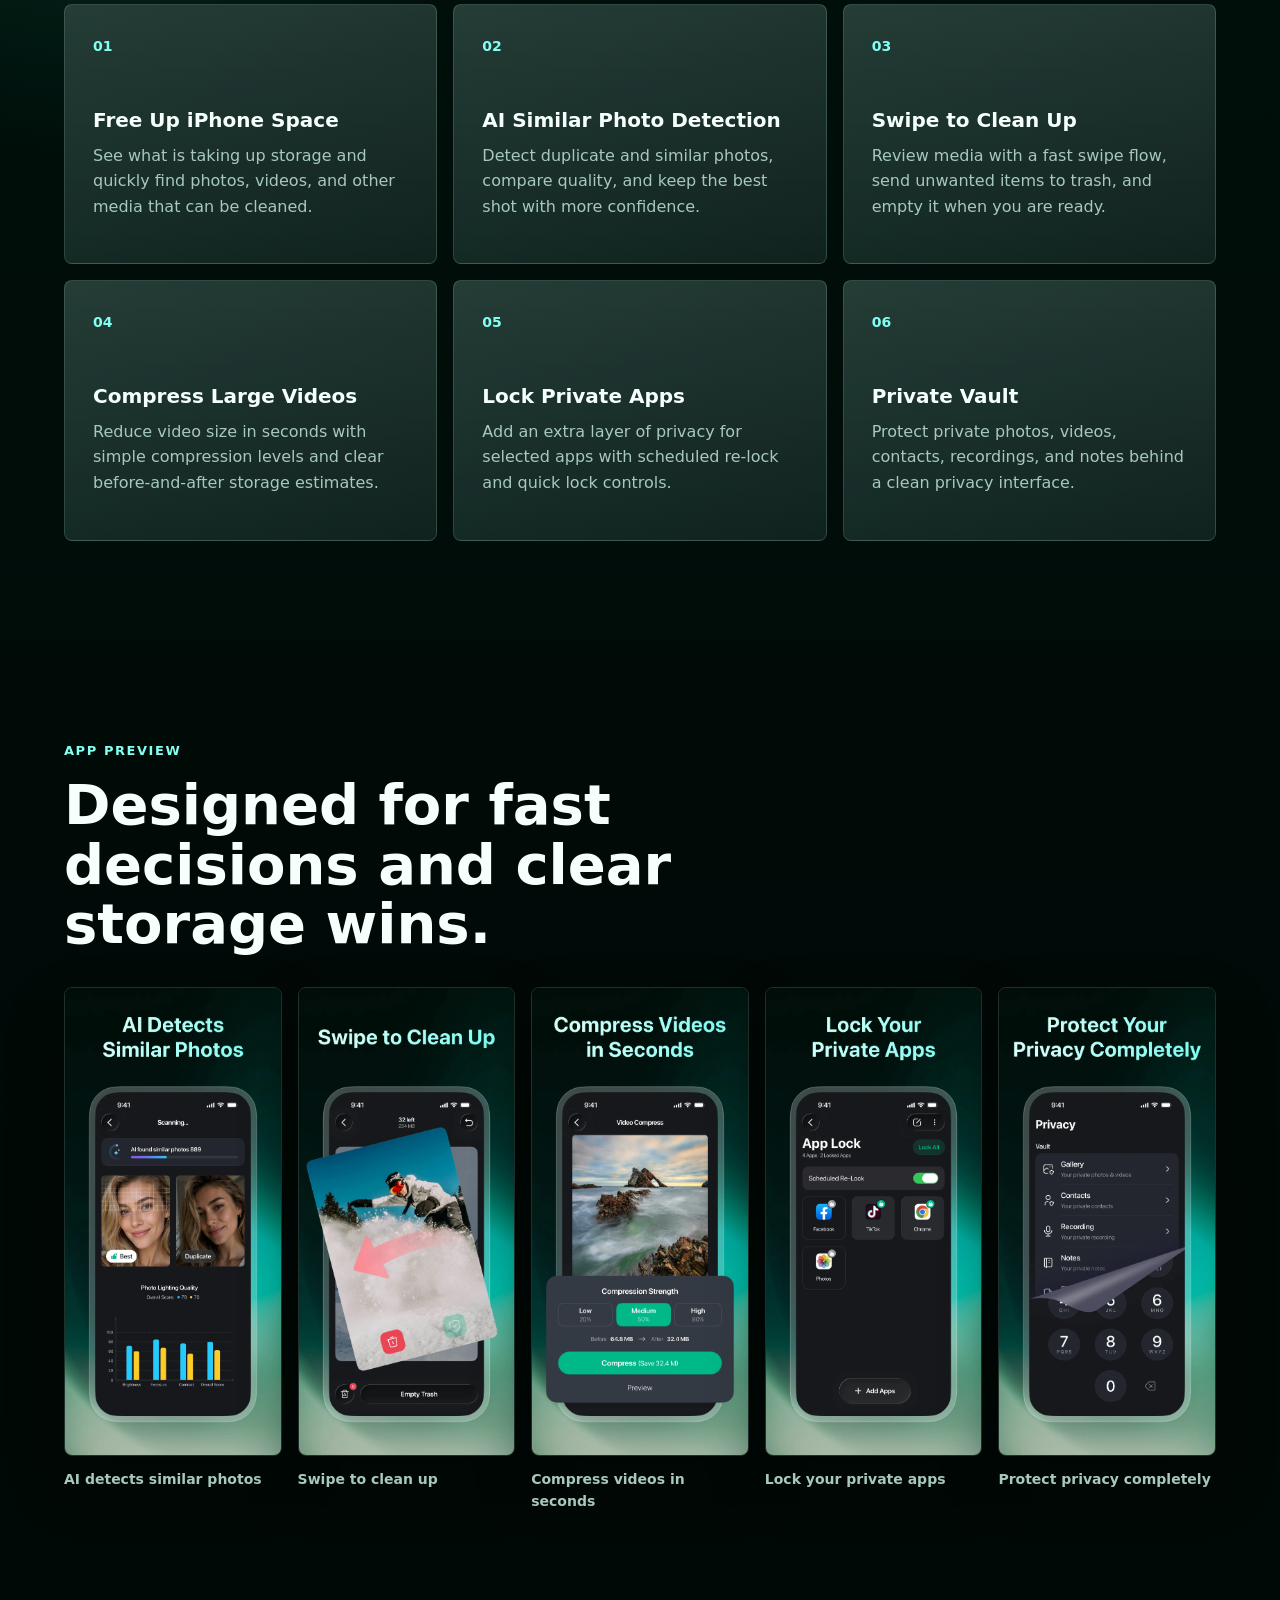
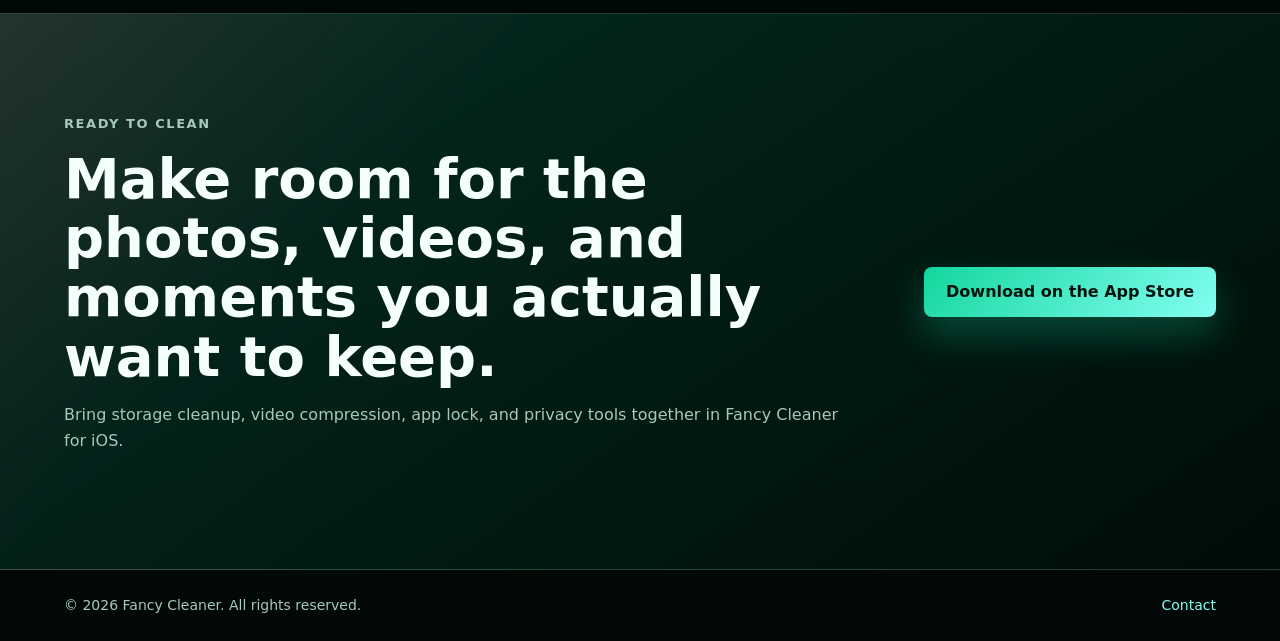
==== commit d67dfdf4: "update download url and compress image" ====
--- a/index.html
+++ b/index.html
@@ -5,6 +5,7 @@
   <meta name="viewport" content="width=device-width, initial-scale=1.0">
   <meta name="description" content="Fancy Cleaner is an iOS cleaner app for freeing iPhone storage, finding similar photos, compressing videos, and protecting private content.">
   <title>Fancy Cleaner - Smart iPhone Cleaner</title>
+  <link rel="icon" href="fancyclean-icon.jpg">
   <link rel="stylesheet" href="styles.css">
   <style>
     .hero {
@@ -27,6 +28,8 @@
       <a href="#features">Features</a>
       <a href="#screens">Screens</a>
       <a href="#download">Download</a>
+      <a href="privacypolicy.html">Privacy Policy</a>
+      <a href="termsofservices.html">Terms of Services</a>
     </nav>
   </header>
 
@@ -98,23 +101,23 @@
       </div>
       <div class="screen-grid">
         <figure>
-          <img src="fancyclean-screen-2.jpg" alt="AI detects similar photos in Fancy Cleaner">
+          <img src="fancyclean-screen-2.webp" alt="AI detects similar photos in Fancy Cleaner">
           <figcaption>AI detects similar photos</figcaption>
         </figure>
         <figure>
-          <img src="fancyclean-screen-3.jpg" alt="Swipe to clean up photos in Fancy Cleaner">
+          <img src="fancyclean-screen-3.webp" alt="Swipe to clean up photos in Fancy Cleaner">
           <figcaption>Swipe to clean up</figcaption>
         </figure>
         <figure>
-          <img src="fancyclean-screen-4.jpg" alt="Compress videos in Fancy Cleaner">
+          <img src="fancyclean-screen-4.webp" alt="Compress videos in Fancy Cleaner">
           <figcaption>Compress videos in seconds</figcaption>
         </figure>
         <figure>
-          <img src="fancyclean-screen-5.jpg" alt="Lock private apps in Fancy Cleaner">
+          <img src="fancyclean-screen-5.webp" alt="Lock private apps in Fancy Cleaner">
           <figcaption>Lock your private apps</figcaption>
         </figure>
         <figure>
-          <img src="fancyclean-screen-6.jpg" alt="Protect privacy with Fancy Cleaner">
+          <img src="fancyclean-screen-6.webp" alt="Protect privacy with Fancy Cleaner">
           <figcaption>Protect privacy completely</figcaption>
         </figure>
       </div>
@@ -126,13 +129,13 @@
         <h2>Make room for the photos, videos, and moments you actually want to keep.</h2>
         <p>Bring storage cleanup, video compression, app lock, and privacy tools together in Fancy Cleaner for iOS.</p>
       </div>
-      <a class="button primary" href="#" aria-label="Download Fancy Cleaner on the App Store">Download on the App Store</a>
+      <a class="button primary" href="https://apps.apple.com/us/app/fancy-cleaner-ai-space-saver/id6769312894" aria-label="Download Fancy Cleaner on the App Store" target="_blank">Download on the App Store</a>
     </section>
   </main>
 
   <footer class="site-footer">
     <span>&copy; <span id="year"></span> Fancy Cleaner. All rights reserved.</span>
-    <a href="mailto:support@example.com">Contact</a>
+    <a href="mailto:fancycleaner.feedback@outlook.com">Contact</a>
   </footer>
 
   <script src="script.js"></script>
